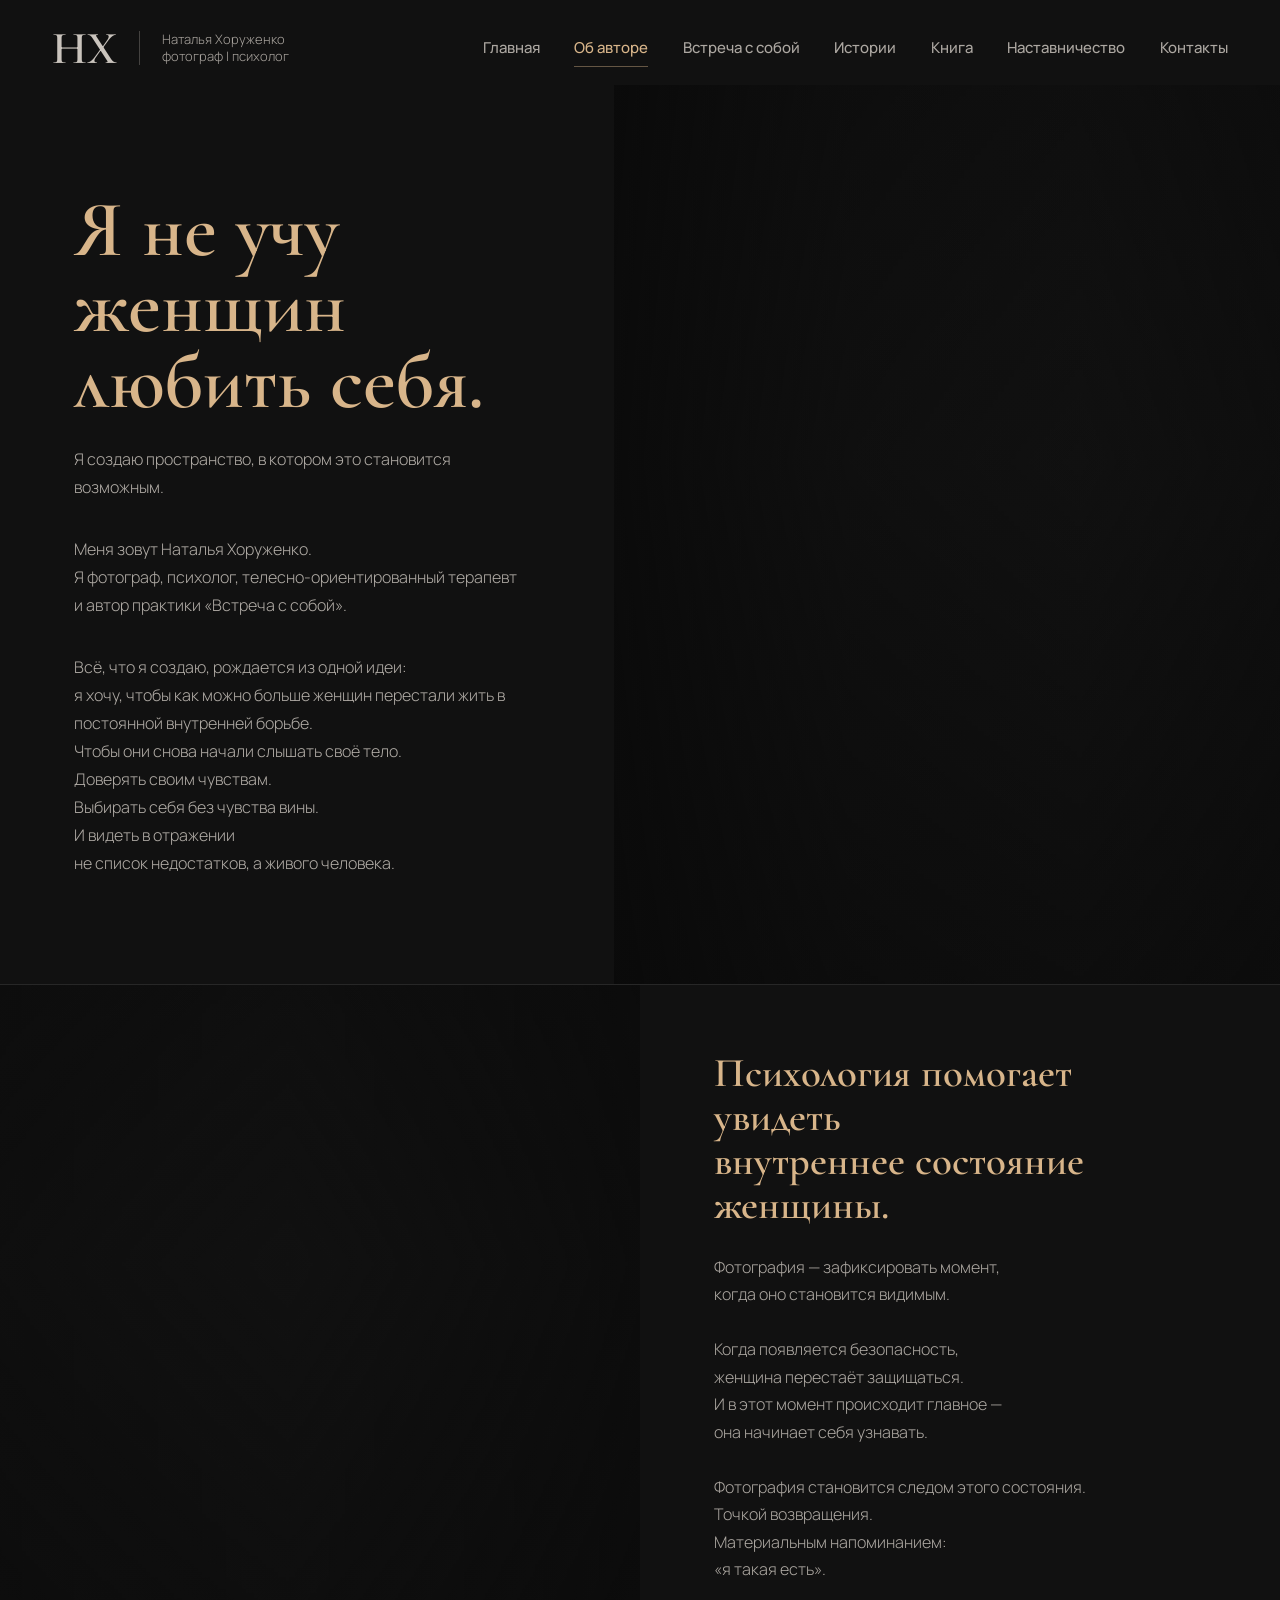
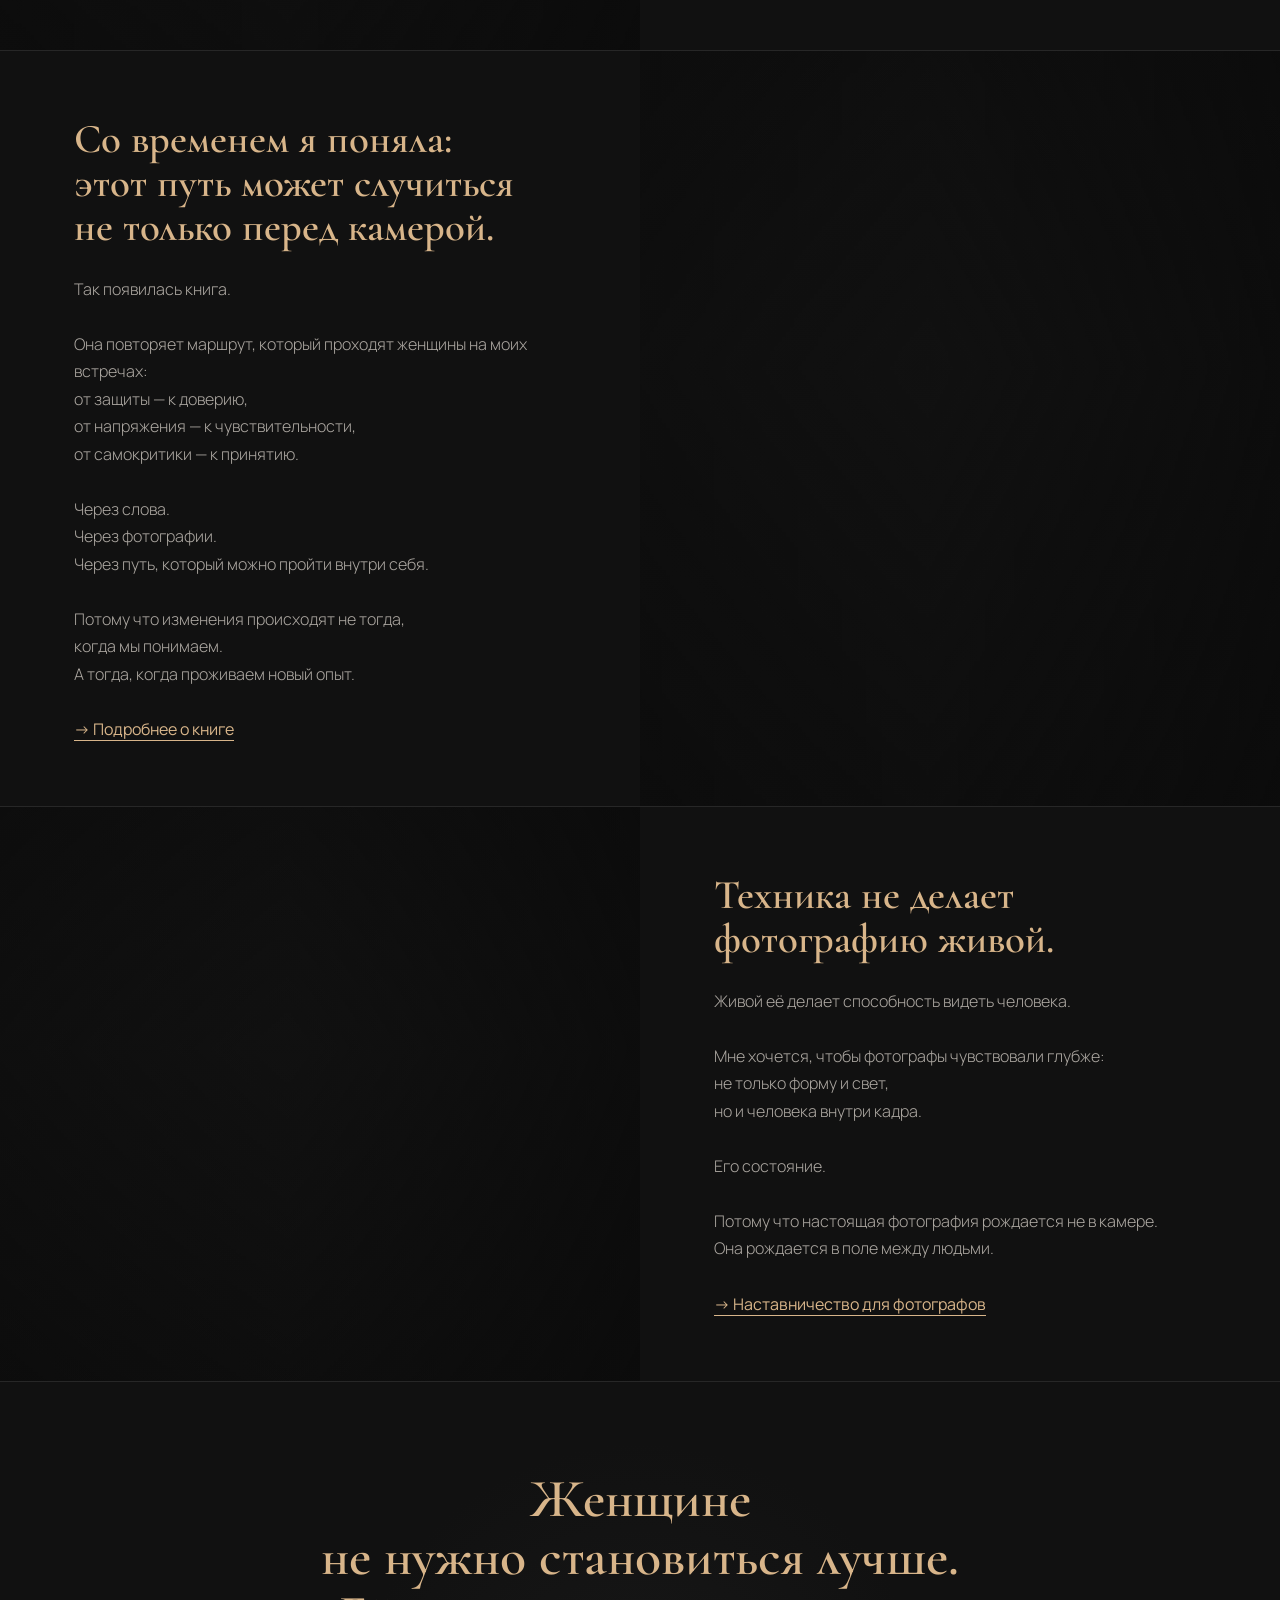
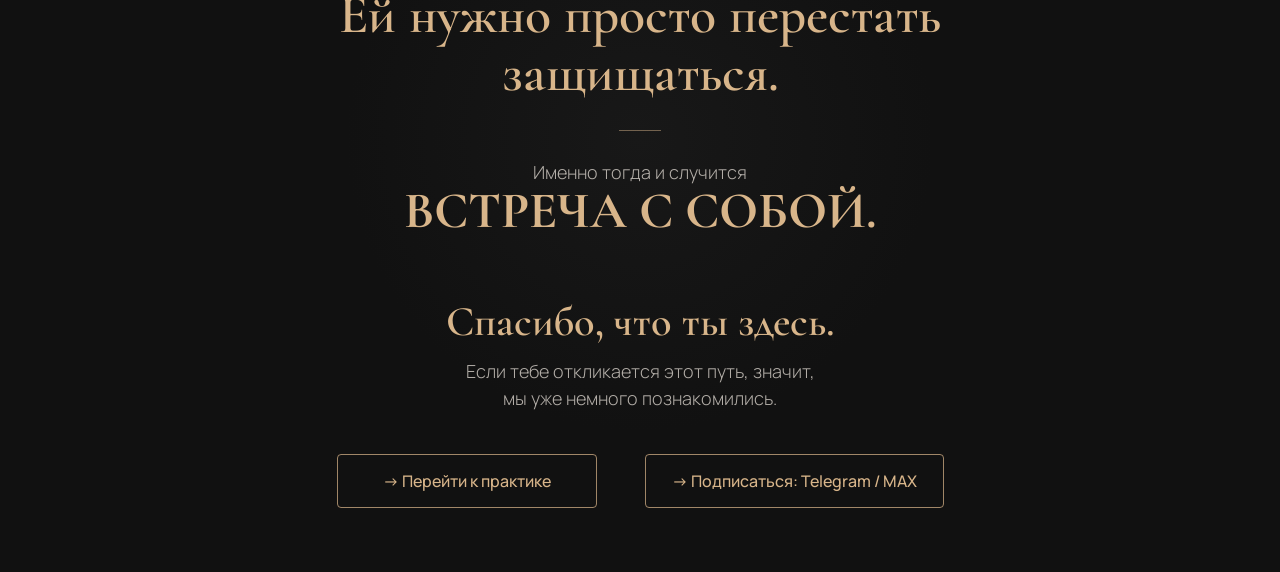
==== about.html @ 52cd9afb "Add files via upload" ====
﻿<!doctype html>
<html lang="ru">
  <head>
    <meta charset="UTF-8" />
    <meta name="viewport" content="width=device-width, initial-scale=1.0" />
    <title>Об авторе | Встреча с собой</title>
    <link rel="preconnect" href="https://fonts.googleapis.com" />
    <link rel="preconnect" href="https://fonts.gstatic.com" crossorigin />
    <link href="https://fonts.googleapis.com/css2?family=Cormorant+Garamond:wght@600;700&family=Manrope:wght@300;400;500&display=swap" rel="stylesheet" />
    <style>
      :root {
        --graphite: #111111;
        --gold: #d8b58a;
        --milk: #e9e2da;
        --muted: #a8a8a8;
        --line: #2a2a2a;
      }

      * {
        box-sizing: border-box;
      }

      html,
      body {
        margin: 0;
        min-height: 100%;
        scroll-behavior: smooth;
      }

      body {
        background: var(--graphite);
        color: rgba(233, 226, 218, 0.76);
        font-family: "Manrope", Arial, sans-serif;
        overflow-x: hidden;
      }

      a {
        color: inherit;
      }

      .header {
        position: relative;
        z-index: 20;
        display: grid;
        grid-template-columns: auto 1fr;
        gap: 42px;
        align-items: center;
        padding: 30px 52px 18px;
        background: linear-gradient(180deg, rgba(17, 17, 17, 0.9) 0%, rgba(17, 17, 17, 0) 100%);
      }

      .brand {
        display: flex;
        align-items: center;
        gap: 22px;
        color: rgba(233, 226, 218, 0.82);
        text-decoration: none;
      }

      .mark {
        color: rgba(233, 226, 218, 0.86);
        font-family: "Cormorant Garamond", Georgia, serif;
        font-size: 46px;
        font-weight: 600;
        line-height: 0.8;
      }

      .brand-line {
        width: 1px;
        height: 34px;
        background: rgba(233, 226, 218, 0.24);
      }

      .brand-text {
        max-width: 190px;
        color: rgba(233, 226, 218, 0.7);
        font-size: 13px;
        font-weight: 300;
        line-height: 1.35;
      }

      .nav {
        display: flex;
        justify-content: flex-end;
        align-items: center;
        gap: clamp(16px, 2.7vw, 48px);
      }

      .nav a {
        position: relative;
        color: rgba(233, 226, 218, 0.72);
        text-decoration: none;
        font-size: 15px;
        font-weight: 500;
        line-height: 1.2;
        white-space: nowrap;
        transition: color 180ms ease;
      }

      .nav a:hover,
      .nav a:focus-visible,
      .nav a.is-active {
        color: var(--gold);
      }

      .nav a.is-active::after {
        content: "";
        position: absolute;
        left: 0;
        right: 0;
        bottom: -10px;
        height: 1px;
        background: rgba(216, 181, 138, 0.42);
      }

      .about-section {
        position: relative;
        min-height: 100vh;
        min-height: 100svh;
        overflow: hidden;
        border-bottom: 1px solid rgba(42, 42, 42, 0.9);
        background: var(--graphite);
      }

      .about-hero {
        display: grid;
        grid-template-columns: minmax(420px, 48%) minmax(520px, 52%);
        align-items: stretch;
      }

      .about-copy {
        position: relative;
        z-index: 2;
        display: flex;
        flex-direction: column;
        justify-content: center;
        padding: 64px 74px;
      }

      .about-title {
        margin: 0 0 24px;
        color: var(--gold);
        font-family: "Cormorant Garamond", Georgia, serif;
        font-size: clamp(58px, 6.2vw, 88px);
        font-weight: 600;
        line-height: 0.96;
        letter-spacing: 0;
      }

      .about-lead,
      .about-text {
        margin: 0;
        max-width: 650px;
        color: rgba(233, 226, 218, 0.74);
        font-size: clamp(16px, 1.2vw, 19px);
        font-weight: 300;
        line-height: 1.75;
      }

      .about-text {
        margin-top: 34px;
      }

      .about-photo {
        position: relative;
        min-height: 100%;
        background-size: cover;
        background-repeat: no-repeat;
        filter: grayscale(1) contrast(1.04) brightness(0.72);
      }

      .about-photo::after {
        content: "";
        position: absolute;
        inset: 0;
        background:
          linear-gradient(90deg, rgba(17, 17, 17, 0.76) 0%, rgba(17, 17, 17, 0.24) 35%, rgba(17, 17, 17, 0.08) 70%, rgba(17, 17, 17, 0.34) 100%),
          linear-gradient(180deg, rgba(17, 17, 17, 0.22) 0%, rgba(17, 17, 17, 0.02) 42%, rgba(17, 17, 17, 0.42) 100%);
      }

      .photo-1 {
        background-image: url("img/об авторе 1.JPG");
        background-position: 54% 45%;
      }

      .split-section {
        display: grid;
        grid-template-columns: 1fr 1fr;
        min-height: 62vh;
        min-height: 62svh;
      }

      .split-section.tall {
        min-height: 70vh;
        min-height: 70svh;
      }

      .split-image {
        position: relative;
        min-height: 100%;
        background-size: cover;
        background-repeat: no-repeat;
        filter: grayscale(1) contrast(1.03) brightness(0.68);
      }

      .split-image::after {
        content: "";
        position: absolute;
        inset: 0;
        background:
          linear-gradient(90deg, rgba(17, 17, 17, 0.32) 0%, rgba(17, 17, 17, 0.04) 45%, rgba(17, 17, 17, 0.56) 100%),
          linear-gradient(180deg, rgba(17, 17, 17, 0.28) 0%, rgba(17, 17, 17, 0.02) 42%, rgba(17, 17, 17, 0.38) 100%);
      }

      .photo-2 {
        background-image: url("img/об авторе 2.JPG");
        background-position: 38% 50%;
      }

      .photo-3 {
        background-image: url("img/об авторе3.png");
        background-position: 50% 50%;
      }

      .photo-4 {
        background-image: url("img/об авторе 4.JPG");
        background-position: 50% 42%;
      }

      .section-copy {
        display: flex;
        flex-direction: column;
        justify-content: center;
        padding: 66px 74px;
        background:
          linear-gradient(90deg, rgba(17, 17, 17, 0.98) 0%, rgba(17, 17, 17, 0.9) 100%);
      }

      .section-copy.left-soft {
        background:
          linear-gradient(90deg, rgba(17, 17, 17, 1) 0%, rgba(17, 17, 17, 0.92) 78%, rgba(17, 17, 17, 0.82) 100%);
      }

      .section-title {
        margin: 0 0 26px;
        color: var(--gold);
        font-family: "Cormorant Garamond", Georgia, serif;
        font-size: clamp(33px, 3.2vw, 48px);
        font-weight: 600;
        line-height: 1.08;
      }

      .section-text {
        margin: 0;
        max-width: 590px;
        color: rgba(233, 226, 218, 0.72);
        font-size: clamp(16px, 1.15vw, 18px);
        font-weight: 300;
        line-height: 1.72;
      }

      .text-link {
        display: inline-flex;
        width: max-content;
        margin-top: 30px;
        color: var(--gold);
        font-size: 16px;
        text-decoration: underline;
        text-underline-offset: 5px;
      }

      .final-section {
        min-height: 72vh;
        min-height: 72svh;
        display: grid;
        place-items: center;
        padding: 88px 24px 64px;
        text-align: center;
        background:
          radial-gradient(circle at 50% 45%, rgba(42, 42, 42, 0.28) 0%, rgba(17, 17, 17, 0.2) 38%, rgba(17, 17, 17, 1) 74%),
          var(--graphite);
      }

      .final-inner {
        width: min(850px, 100%);
      }

      .final-quote {
        margin: 0;
        color: var(--gold);
        font-family: "Cormorant Garamond", Georgia, serif;
        font-size: clamp(40px, 4.2vw, 62px);
        font-weight: 600;
        line-height: 1.08;
      }

      .final-divider {
        width: 42px;
        height: 1px;
        margin: 28px auto;
        background: rgba(216, 181, 138, 0.48);
      }

      .final-big {
        margin: 0;
        color: var(--gold);
        font-family: "Cormorant Garamond", Georgia, serif;
        font-size: clamp(38px, 4vw, 58px);
        font-weight: 700;
        line-height: 1;
        text-transform: uppercase;
      }

      .final-thanks {
        margin: 62px 0 0;
        color: var(--gold);
        font-family: "Cormorant Garamond", Georgia, serif;
        font-size: clamp(34px, 3.3vw, 48px);
        font-weight: 600;
        line-height: 1.1;
      }

      .final-text {
        margin: 12px 0 0;
        color: rgba(233, 226, 218, 0.74);
        font-size: 18px;
        font-weight: 300;
        line-height: 1.5;
      }

      .final-actions {
        display: flex;
        justify-content: center;
        gap: 48px;
        margin-top: 42px;
      }

      .outline-button {
        display: inline-flex;
        align-items: center;
        justify-content: center;
        min-width: 260px;
        min-height: 54px;
        padding: 14px 26px;
        border: 1px solid rgba(216, 181, 138, 0.72);
        border-radius: 4px;
        color: var(--gold);
        background: transparent;
        text-decoration: none;
        font-size: 16px;
        font-weight: 500;
        transition: color 180ms ease, background 180ms ease;
      }

      .outline-button:hover,
      .outline-button:focus-visible {
        color: #000000;
        background: var(--gold);
      }

      @media (max-width: 1100px) {
        .header {
          grid-template-columns: 1fr;
          gap: 22px;
          padding: 24px 28px 16px;
        }

        .nav {
          justify-content: flex-start;
          flex-wrap: wrap;
          gap: 13px 28px;
        }

        .about-hero,
        .split-section {
          grid-template-columns: 1fr;
        }

        .about-hero {
          padding-top: 0;
        }

        .about-photo,
        .split-image {
          min-height: 50svh;
        }

        .about-copy,
        .section-copy {
          padding: 52px 28px;
        }

        .split-section.image-left .section-copy {
          order: 2;
        }
      }

      @media (max-width: 620px) {
        .header {
          padding: 18px 16px 14px;
        }

        .brand-text,
        .brand-line {
          display: none;
        }

        .mark {
          font-size: 38px;
        }

        .nav {
          gap: 9px 14px;
        }

        .nav a {
          font-size: 11px;
          white-space: normal;
        }

        .about-hero {
          padding-top: 0;
        }

        .about-photo,
        .split-image {
          min-height: 42svh;
        }

        .about-title {
          font-size: 43px;
        }

        .section-title {
          font-size: 31px;
        }

        .final-actions {
          flex-direction: column;
          align-items: center;
          gap: 16px;
        }

        .outline-button {
          width: min(320px, 100%);
        }
      }
    </style>
  </head>
  <body>
    <header class="header">
      <a class="brand" href="index.html" aria-label="На главную">
        <div class="mark">HX</div>
        <div class="brand-line" aria-hidden="true"></div>
        <div class="brand-text">Наталья Хоруженко<br />фотограф | психолог</div>
      </a>
      <nav class="nav" aria-label="Основное меню">
        <a href="index.html#top">Главная</a>
        <a class="is-active" href="about.html">Об авторе</a>
        <a href="meeting-yourself.html">Встреча с собой</a>
        <a href="index.html#stories">Истории</a>
        <a href="book.html">Книга</a>
        <a href="index.html#practice">Наставничество</a>
        <a href="contacts.html">Контакты</a>
      </nav>
    </header>

    <main>
      <section class="about-section about-hero">
        <div class="about-copy">
          <h1 class="about-title">Я не учу<br />женщин любить себя.</h1>
          <p class="about-lead">Я создаю пространство, в котором это становится возможным.</p>
          <p class="about-text">Меня зовут Наталья Хоруженко.<br />Я фотограф, психолог, телесно-ориентированный терапевт<br />и автор практики «Встреча с собой».</p>
          <p class="about-text">Всё, что я создаю, рождается из одной идеи:<br />я хочу, чтобы как можно больше женщин перестали жить в постоянной внутренней борьбе.<br />Чтобы они снова начали слышать своё тело.<br />Доверять своим чувствам.<br />Выбирать себя без чувства вины.<br />И видеть в отражении<br />не список недостатков, а живого человека.</p>
        </div>
        <div class="about-photo photo-1" aria-hidden="true"></div>
      </section>

      <section class="about-section split-section image-left">
        <div class="split-image photo-2" aria-hidden="true"></div>
        <div class="section-copy">
          <h2 class="section-title">Психология помогает увидеть<br />внутреннее состояние женщины.</h2>
          <p class="section-text">Фотография — зафиксировать момент,<br />когда оно становится видимым.<br /><br />Когда появляется безопасность,<br />женщина перестаёт защищаться.<br />И в этот момент происходит главное —<br />она начинает себя узнавать.<br /><br />Фотография становится следом этого состояния.<br />Точкой возвращения.<br />Материальным напоминанием:<br />«я такая есть».</p>
        </div>
      </section>

      <section class="about-section split-section tall">
        <div class="section-copy left-soft">
          <h2 class="section-title">Со временем я поняла:<br />этот путь может случиться<br />не только перед камерой.</h2>
          <p class="section-text">Так появилась книга.<br /><br />Она повторяет маршрут, который проходят женщины на моих встречах:<br />от защиты — к доверию,<br />от напряжения — к чувствительности,<br />от самокритики — к принятию.<br /><br />Через слова.<br />Через фотографии.<br />Через путь, который можно пройти внутри себя.<br /><br />Потому что изменения происходят не тогда,<br />когда мы понимаем.<br />А тогда, когда проживаем новый опыт.</p>
          <a class="text-link" href="book.html">→ Подробнее о книге</a>
        </div>
        <div class="split-image photo-3" aria-hidden="true"></div>
      </section>

      <section class="about-section split-section image-left">
        <div class="split-image photo-4" aria-hidden="true"></div>
        <div class="section-copy">
          <h2 class="section-title">Техника не делает фотографию живой.</h2>
          <p class="section-text">Живой её делает способность видеть человека.<br /><br />Мне хочется, чтобы фотографы чувствовали глубже:<br />не только форму и свет,<br />но и человека внутри кадра.<br /><br />Его состояние.<br /><br />Потому что настоящая фотография рождается не в камере.<br />Она рождается в поле между людьми.</p>
          <a class="text-link" href="#">→ Наставничество для фотографов</a>
        </div>
      </section>

      <section class="final-section">
        <div class="final-inner">
          <p class="final-quote">Женщине<br />не нужно становиться лучше.<br />Ей нужно просто перестать защищаться.</p>
          <div class="final-divider" aria-hidden="true"></div>
          <p class="final-text">Именно тогда и случится</p>
          <p class="final-big">ВСТРЕЧА С СОБОЙ.</p>
          <p class="final-thanks">Спасибо, что ты здесь.</p>
          <p class="final-text">Если тебе откликается этот путь, значит,<br />мы уже немного познакомились.</p>
          <div class="final-actions">
            <a class="outline-button" href="index.html#practice">→ Перейти к практике</a>
            <a class="outline-button" href="contacts.html">→ Подписаться: Telegram / MAX</a>
          </div>
        </div>
      </section>
    </main>
  </body>
</html>
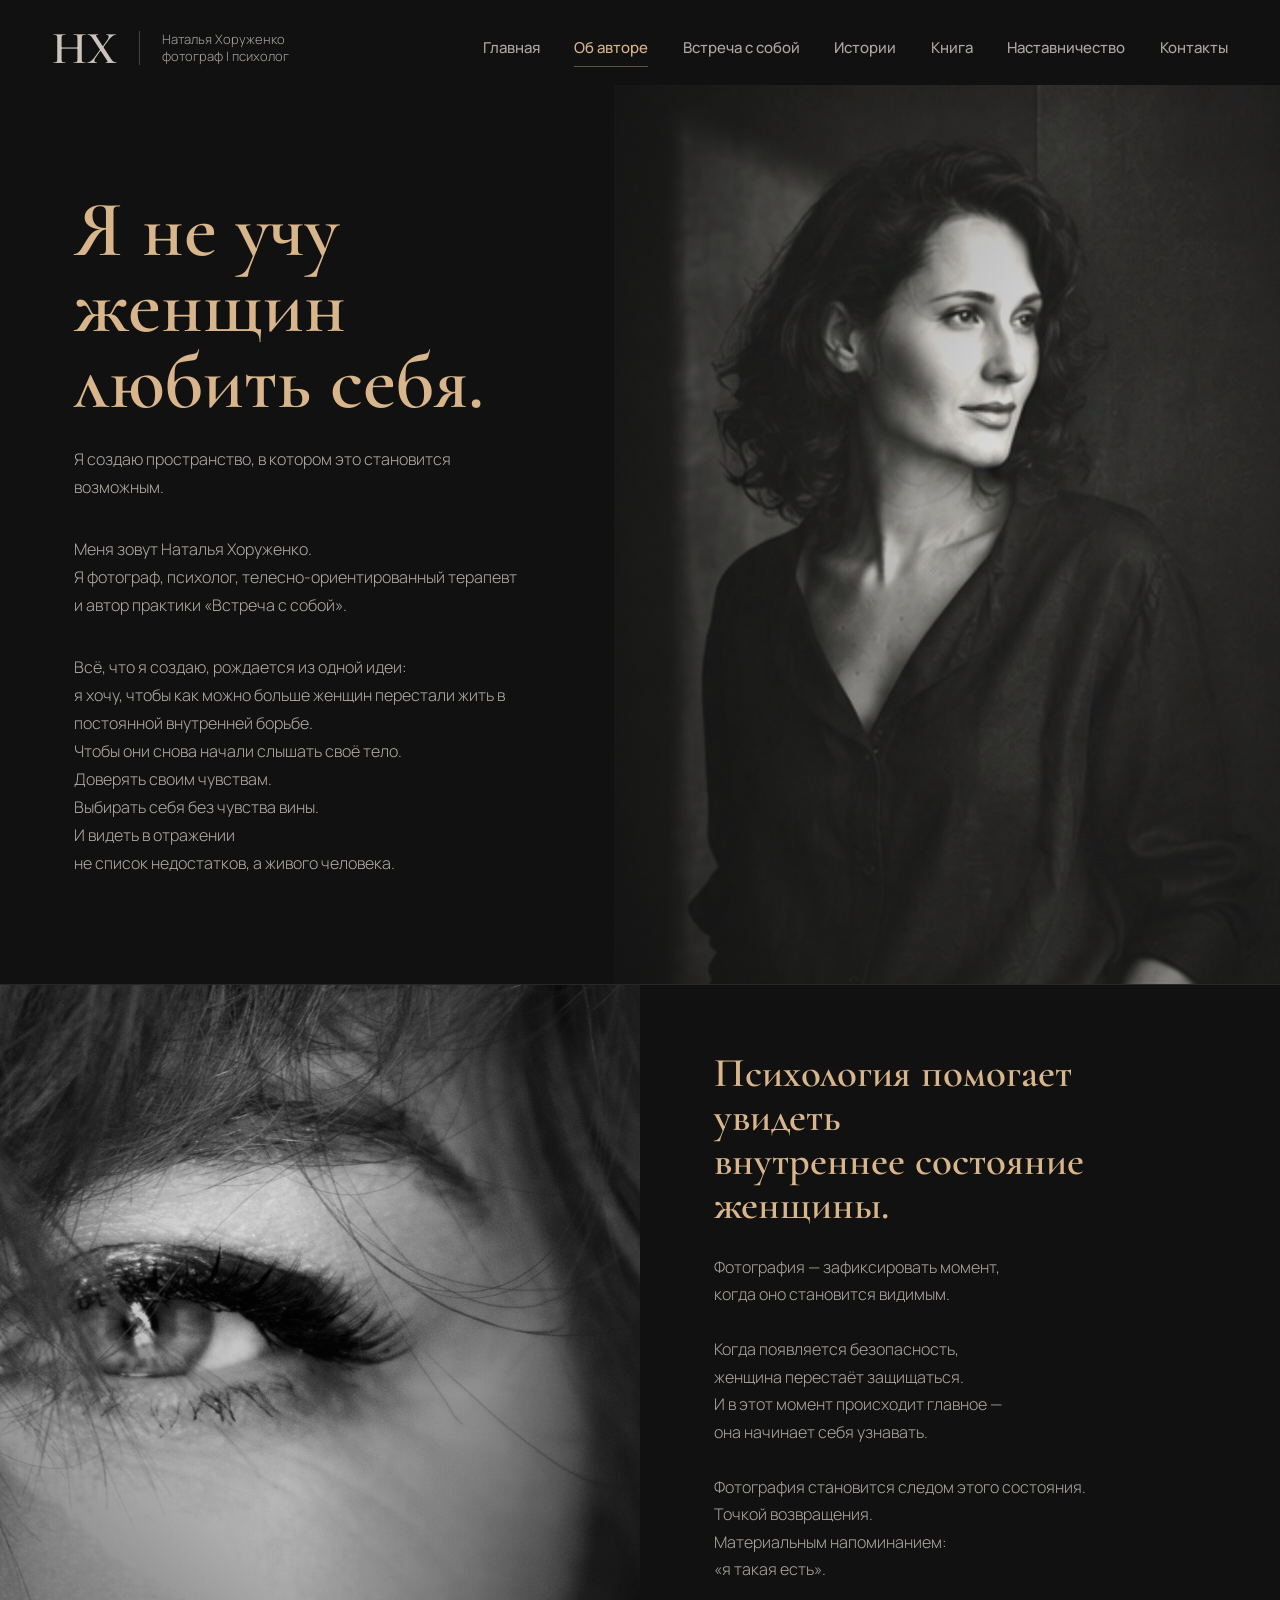
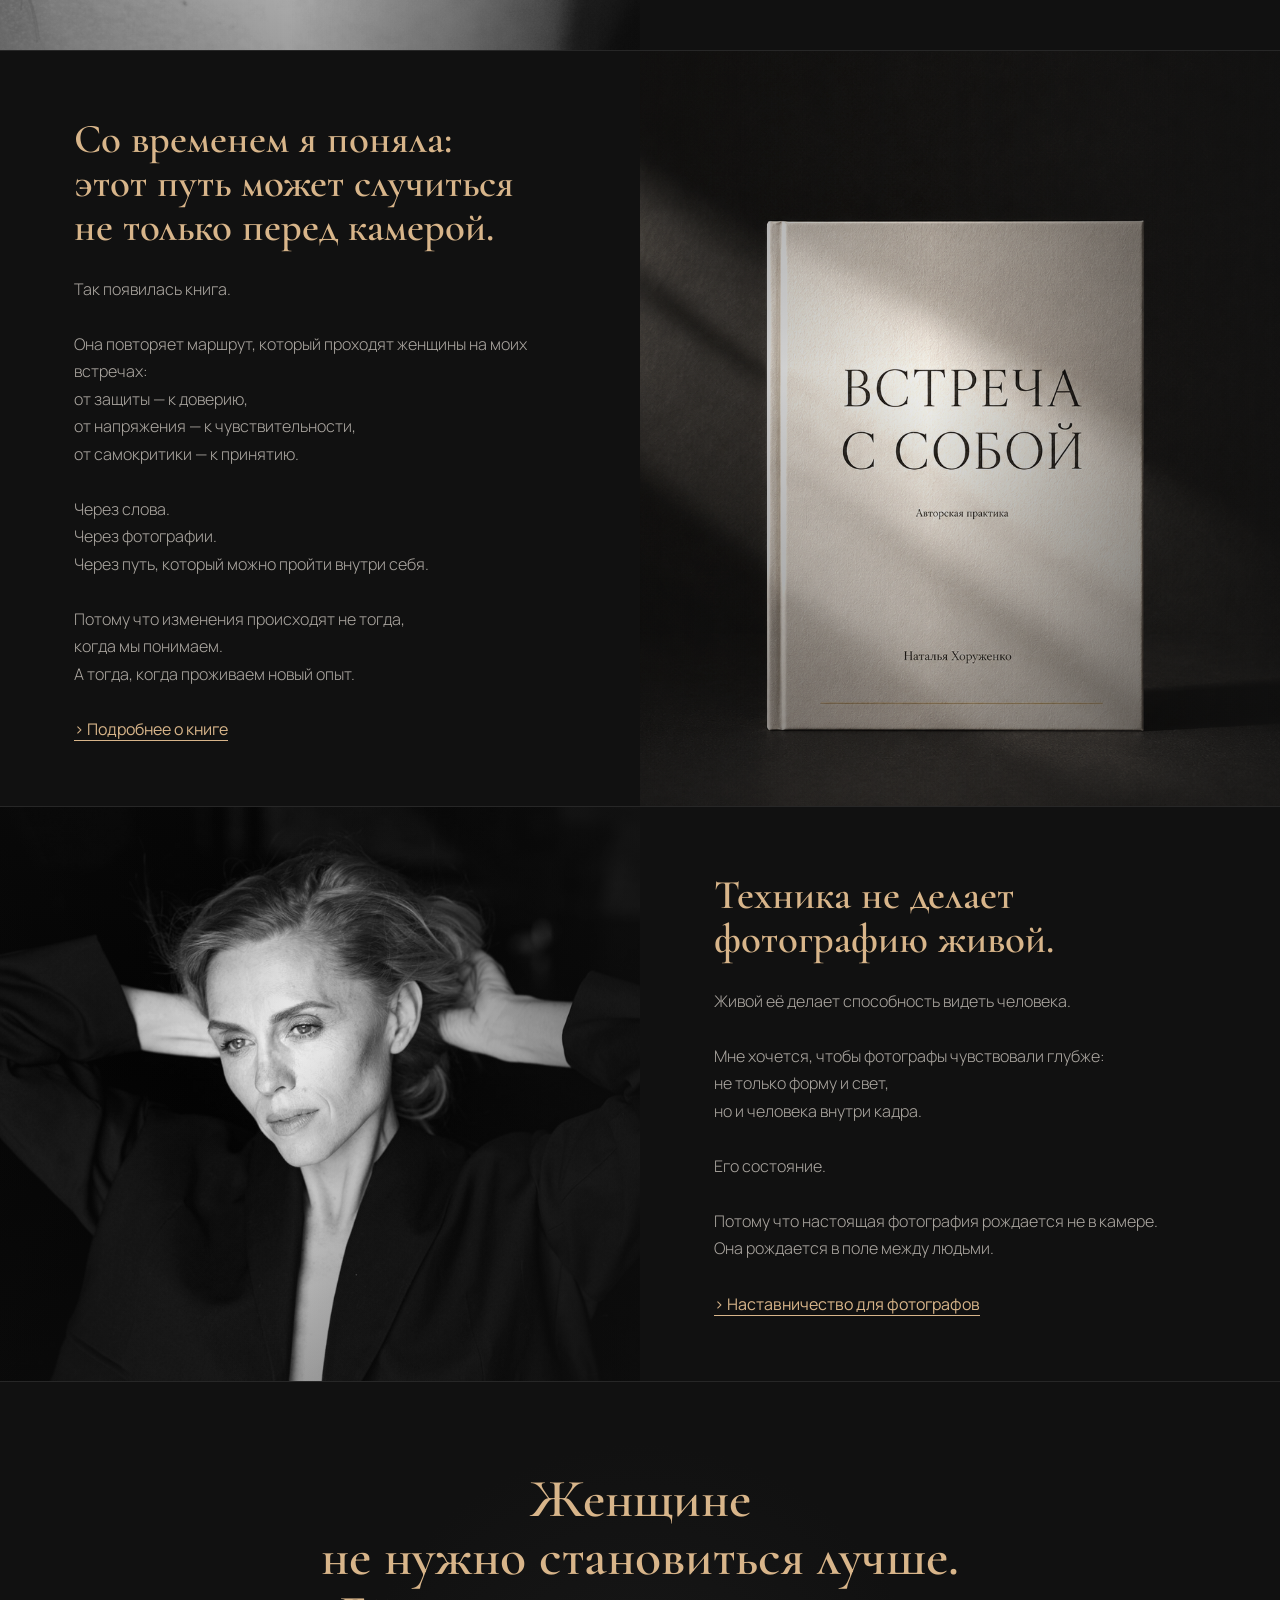
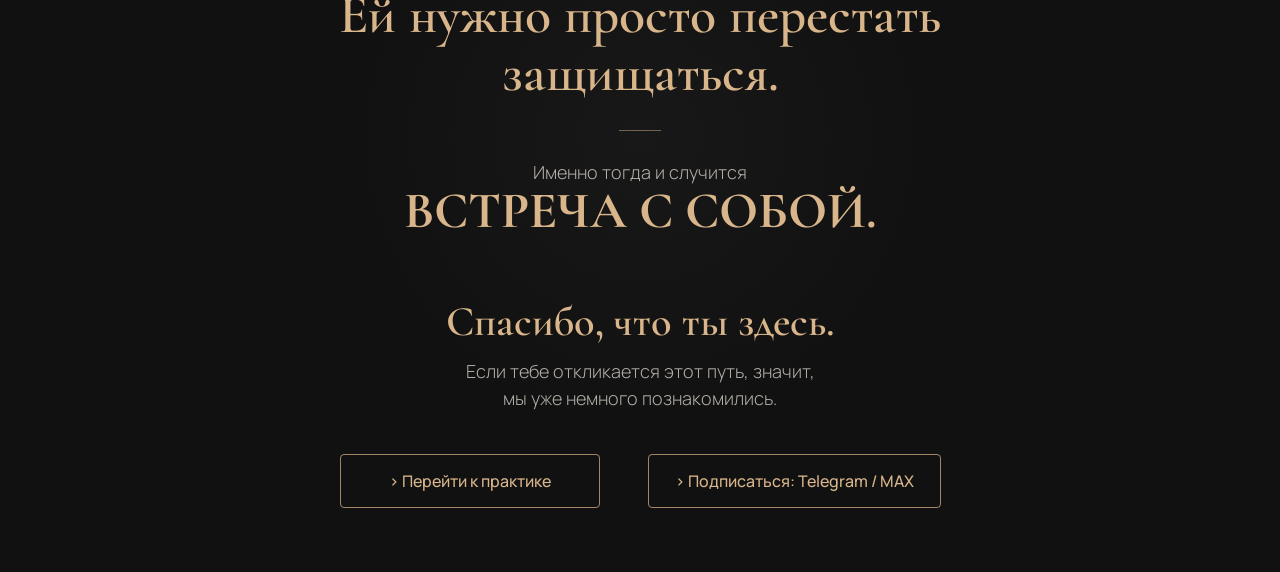
==== commit 647df339: "Deploy updated site" ====
--- a/about.html
+++ b/about.html
@@ -1,4 +1,4 @@
-﻿<!doctype html>
+<!doctype html>
 <html lang="ru">
   <head>
     <meta charset="UTF-8" />
@@ -166,7 +166,6 @@
         min-height: 100%;
         background-size: cover;
         background-repeat: no-repeat;
-        filter: grayscale(1) contrast(1.04) brightness(0.72);
       }
 
       .about-photo::after {
@@ -200,7 +199,6 @@
         min-height: 100%;
         background-size: cover;
         background-repeat: no-repeat;
-        filter: grayscale(1) contrast(1.03) brightness(0.68);
       }
 
       .split-image::after {
@@ -458,9 +456,9 @@
         <a href="index.html#top">Главная</a>
         <a class="is-active" href="about.html">Об авторе</a>
         <a href="meeting-yourself.html">Встреча с собой</a>
-        <a href="index.html#stories">Истории</a>
+        <a href="Portfolio.html">Истории</a>
         <a href="book.html">Книга</a>
-        <a href="index.html#practice">Наставничество</a>
+        <a href="nastavnichestvo.html">Наставничество</a>
         <a href="contacts.html">Контакты</a>
       </nav>
     </header>
@@ -488,7 +486,7 @@
         <div class="section-copy left-soft">
           <h2 class="section-title">Со временем я поняла:<br />этот путь может случиться<br />не только перед камерой.</h2>
           <p class="section-text">Так появилась книга.<br /><br />Она повторяет маршрут, который проходят женщины на моих встречах:<br />от защиты — к доверию,<br />от напряжения — к чувствительности,<br />от самокритики — к принятию.<br /><br />Через слова.<br />Через фотографии.<br />Через путь, который можно пройти внутри себя.<br /><br />Потому что изменения происходят не тогда,<br />когда мы понимаем.<br />А тогда, когда проживаем новый опыт.</p>
-          <a class="text-link" href="book.html">→ Подробнее о книге</a>
+          <a class="text-link" href="book.html">> Подробнее о книге</a>
         </div>
         <div class="split-image photo-3" aria-hidden="true"></div>
       </section>
@@ -498,7 +496,7 @@
         <div class="section-copy">
           <h2 class="section-title">Техника не делает фотографию живой.</h2>
           <p class="section-text">Живой её делает способность видеть человека.<br /><br />Мне хочется, чтобы фотографы чувствовали глубже:<br />не только форму и свет,<br />но и человека внутри кадра.<br /><br />Его состояние.<br /><br />Потому что настоящая фотография рождается не в камере.<br />Она рождается в поле между людьми.</p>
-          <a class="text-link" href="#">→ Наставничество для фотографов</a>
+          <a class="text-link" href="nastavnichestvo.html">> Наставничество для фотографов</a>
         </div>
       </section>
 
@@ -511,8 +509,8 @@
           <p class="final-thanks">Спасибо, что ты здесь.</p>
           <p class="final-text">Если тебе откликается этот путь, значит,<br />мы уже немного познакомились.</p>
           <div class="final-actions">
-            <a class="outline-button" href="index.html#practice">→ Перейти к практике</a>
-            <a class="outline-button" href="contacts.html">→ Подписаться: Telegram / MAX</a>
+            <a class="outline-button" href="nastavnichestvo.html">> Перейти к практике</a>
+            <a class="outline-button" href="contacts.html">> Подписаться: Telegram / MAX</a>
           </div>
         </div>
       </section>
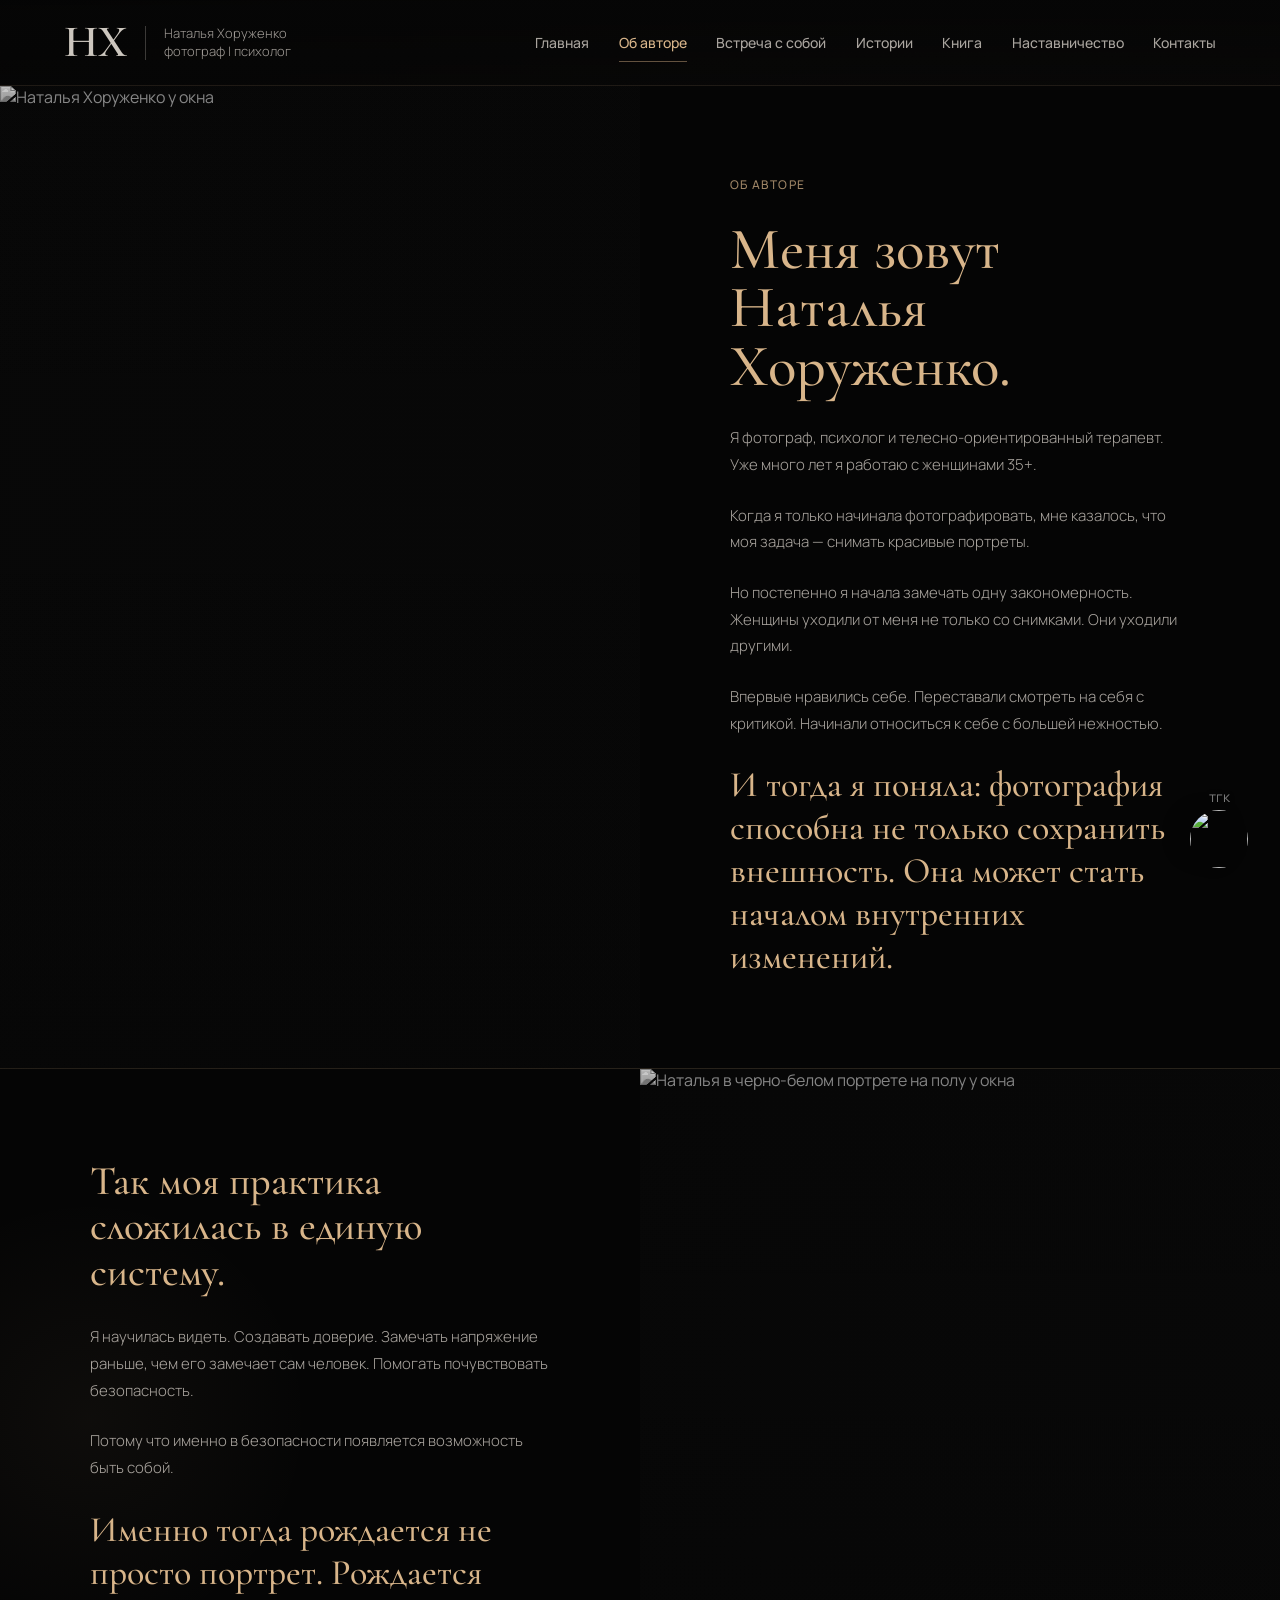
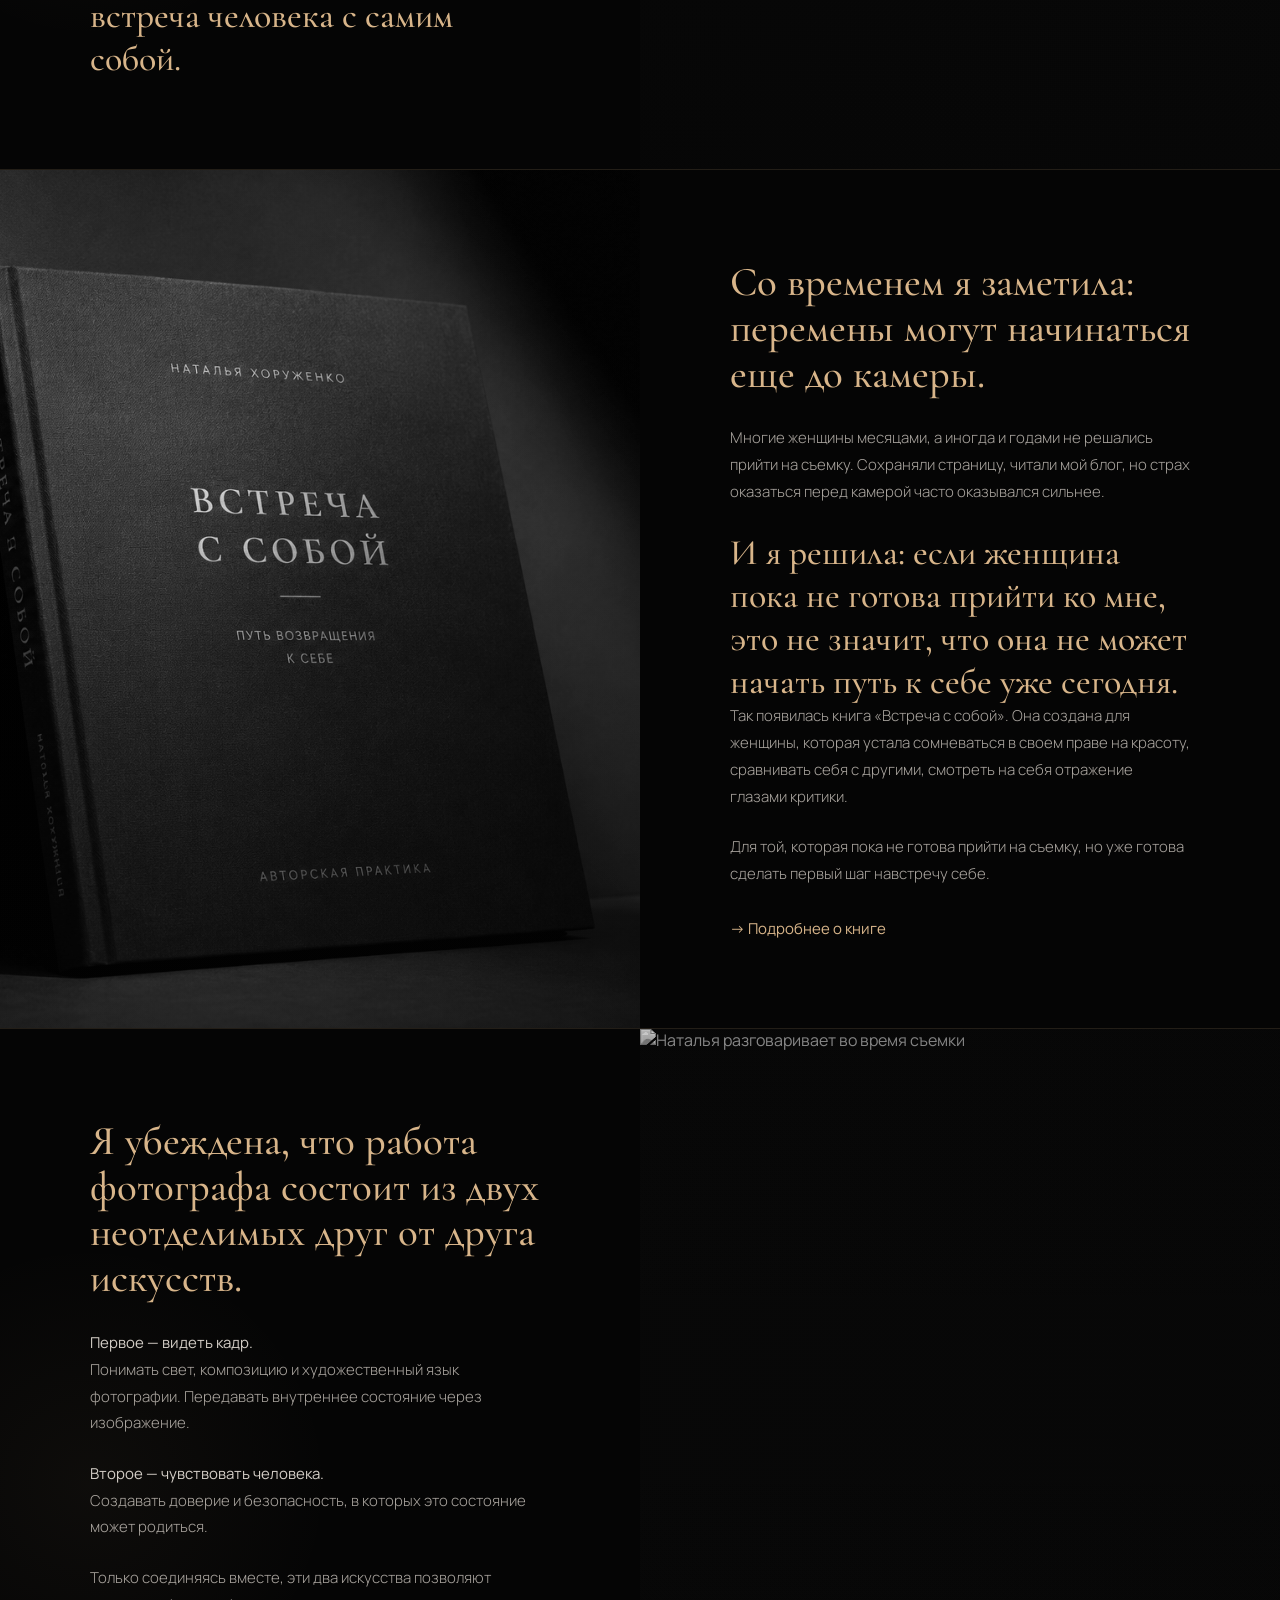
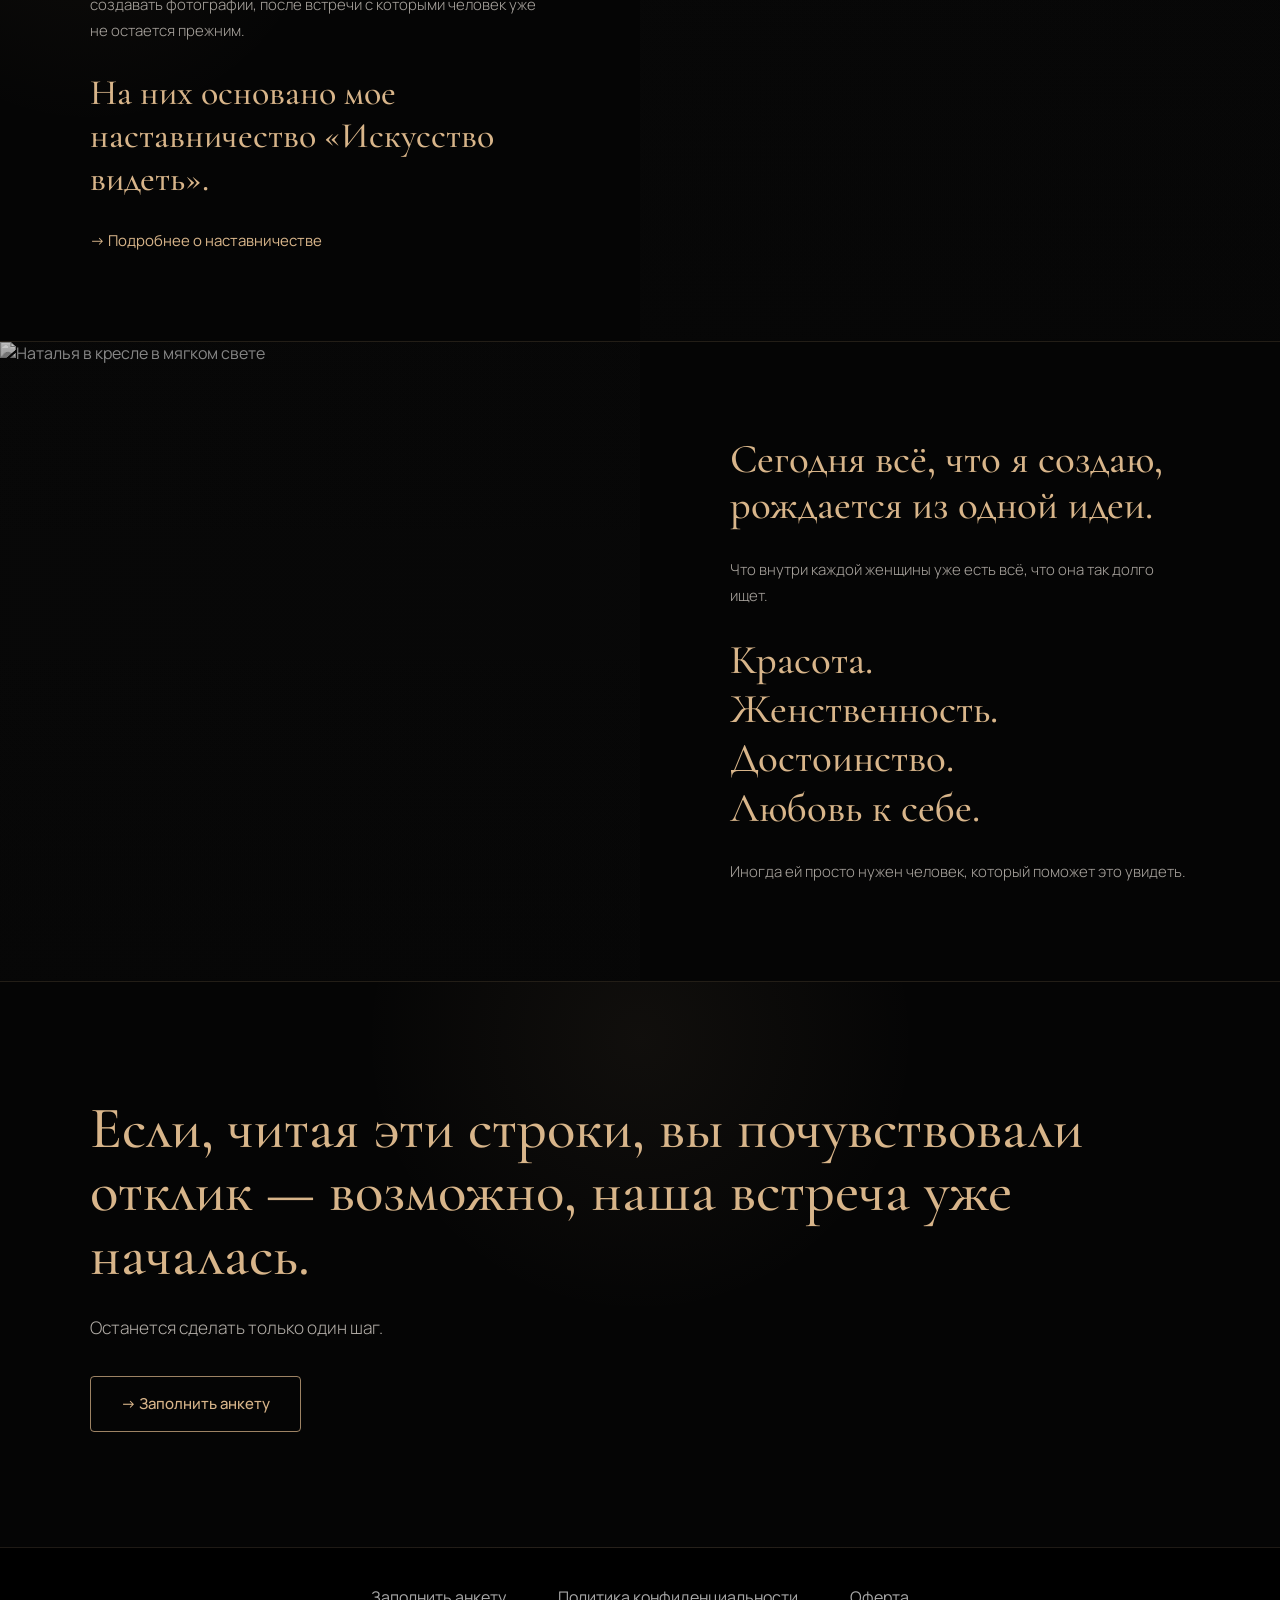
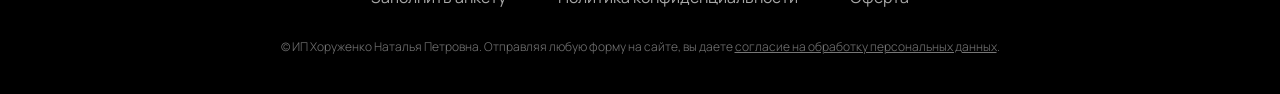
==== commit 3c71774f: "Deploy updated site pages" ====
--- a/about.html
+++ b/about.html
@@ -3,17 +3,17 @@
   <head>
     <meta charset="UTF-8" />
     <meta name="viewport" content="width=device-width, initial-scale=1.0" />
-    <title>Об авторе | Встреча с собой</title>
+    <title>Об авторе | Наталья Хоруженко</title>
     <link rel="preconnect" href="https://fonts.googleapis.com" />
     <link rel="preconnect" href="https://fonts.gstatic.com" crossorigin />
-    <link href="https://fonts.googleapis.com/css2?family=Cormorant+Garamond:wght@600;700&family=Manrope:wght@300;400;500&display=swap" rel="stylesheet" />
+    <link href="https://fonts.googleapis.com/css2?family=Cormorant+Garamond:wght@500;600;700&family=Manrope:wght@300;400;500;600&display=swap" rel="stylesheet" />
     <style>
       :root {
+        --black: #050505;
         --graphite: #111111;
         --gold: #d8b58a;
         --milk: #e9e2da;
-        --muted: #a8a8a8;
-        --line: #2a2a2a;
+        --line: rgba(216, 181, 138, 0.16);
       }
 
       * {
@@ -22,47 +22,63 @@
 
       html,
       body {
+        min-height: 100%;
         margin: 0;
-        min-height: 100%;
         scroll-behavior: smooth;
       }
 
       body {
-        background: var(--graphite);
+        background: var(--black);
         color: rgba(233, 226, 218, 0.76);
         font-family: "Manrope", Arial, sans-serif;
         overflow-x: hidden;
       }
 
+      button,
+      a,
+      input,
+      select {
+        font: inherit;
+      }
+
+      button,
       a {
         color: inherit;
       }
 
+      .page {
+        min-height: 100vh;
+        background:
+          radial-gradient(circle at 82% 8%, rgba(216, 181, 138, 0.06), transparent 28%),
+          var(--black);
+      }
+
       .header {
         position: relative;
-        z-index: 20;
+        z-index: 5;
         display: grid;
         grid-template-columns: auto 1fr;
-        gap: 42px;
+        gap: 28px;
         align-items: center;
-        padding: 30px 52px 18px;
-        background: linear-gradient(180deg, rgba(17, 17, 17, 0.9) 0%, rgba(17, 17, 17, 0) 100%);
+        min-height: 86px;
+        padding: 22px clamp(18px, 5vw, 70px);
+        border-bottom: 1px solid rgba(216, 181, 138, 0.12);
+        background: linear-gradient(180deg, rgba(5, 5, 5, 0.94), rgba(5, 5, 5, 0.72));
       }
 
       .brand {
         display: flex;
         align-items: center;
-        gap: 22px;
-        color: rgba(233, 226, 218, 0.82);
+        gap: 18px;
         text-decoration: none;
       }
 
       .mark {
-        color: rgba(233, 226, 218, 0.86);
+        color: rgba(233, 226, 218, 0.88);
         font-family: "Cormorant Garamond", Georgia, serif;
-        font-size: 46px;
+        font-size: 45px;
         font-weight: 600;
-        line-height: 0.8;
+        line-height: 0.85;
       }
 
       .brand-line {
@@ -73,7 +89,7 @@
 
       .brand-text {
         max-width: 190px;
-        color: rgba(233, 226, 218, 0.7);
+        color: rgba(233, 226, 218, 0.68);
         font-size: 13px;
         font-weight: 300;
         line-height: 1.35;
@@ -83,16 +99,15 @@
         display: flex;
         justify-content: flex-end;
         align-items: center;
-        gap: clamp(16px, 2.7vw, 48px);
+        gap: clamp(14px, 2.3vw, 38px);
       }
 
       .nav a {
         position: relative;
         color: rgba(233, 226, 218, 0.72);
         text-decoration: none;
-        font-size: 15px;
+        font-size: 14px;
         font-weight: 500;
-        line-height: 1.2;
         white-space: nowrap;
         transition: color 180ms ease;
       }
@@ -110,296 +125,479 @@
         right: 0;
         bottom: -10px;
         height: 1px;
-        background: rgba(216, 181, 138, 0.42);
-      }
-
-      .about-section {
+        background: rgba(216, 181, 138, 0.44);
+      }
+
+      .menu-toggle,
+      .menu-backdrop {
+        display: none;
+      }
+
+      .author-grid {
+        width: 100%;
+      }
+
+      .about-row {
+        display: grid;
+        grid-template-columns: minmax(0, 1fr) minmax(0, 1fr);
+        min-height: min(780px, calc(100svh - 86px));
+        border-bottom: 1px solid rgba(216, 181, 138, 0.14);
+      }
+
+      .about-row.is-compact {
+        min-height: min(640px, 76svh);
+      }
+
+      .about-media {
         position: relative;
-        min-height: 100vh;
-        min-height: 100svh;
+        min-width: 0;
+        min-height: 100%;
         overflow: hidden;
-        border-bottom: 1px solid rgba(42, 42, 42, 0.9);
-        background: var(--graphite);
-      }
-
-      .about-hero {
-        display: grid;
-        grid-template-columns: minmax(420px, 48%) minmax(520px, 52%);
-        align-items: stretch;
-      }
-
-      .about-copy {
-        position: relative;
-        z-index: 2;
-        display: flex;
-        flex-direction: column;
-        justify-content: center;
-        padding: 64px 74px;
-      }
-
-      .about-title {
-        margin: 0 0 24px;
-        color: var(--gold);
-        font-family: "Cormorant Garamond", Georgia, serif;
-        font-size: clamp(58px, 6.2vw, 88px);
-        font-weight: 600;
-        line-height: 0.96;
-        letter-spacing: 0;
-      }
-
-      .about-lead,
-      .about-text {
-        margin: 0;
-        max-width: 650px;
-        color: rgba(233, 226, 218, 0.74);
-        font-size: clamp(16px, 1.2vw, 19px);
-        font-weight: 300;
-        line-height: 1.75;
-      }
-
-      .about-text {
-        margin-top: 34px;
-      }
-
-      .about-photo {
-        position: relative;
-        min-height: 100%;
-        background-size: cover;
-        background-repeat: no-repeat;
-      }
-
-      .about-photo::after {
+        background: #080808;
+      }
+
+      .about-media img {
+        display: block;
+        width: 100%;
+        height: 100%;
+        object-fit: cover;
+        filter: grayscale(1);
+      }
+
+      .about-media::after {
         content: "";
         position: absolute;
         inset: 0;
         background:
-          linear-gradient(90deg, rgba(17, 17, 17, 0.76) 0%, rgba(17, 17, 17, 0.24) 35%, rgba(17, 17, 17, 0.08) 70%, rgba(17, 17, 17, 0.34) 100%),
-          linear-gradient(180deg, rgba(17, 17, 17, 0.22) 0%, rgba(17, 17, 17, 0.02) 42%, rgba(17, 17, 17, 0.42) 100%);
-      }
-
-      .photo-1 {
-        background-image: url("img/об авторе 1.JPG");
-        background-position: 54% 45%;
-      }
-
-      .split-section {
-        display: grid;
-        grid-template-columns: 1fr 1fr;
-        min-height: 62vh;
-        min-height: 62svh;
-      }
-
-      .split-section.tall {
-        min-height: 70vh;
-        min-height: 70svh;
-      }
-
-      .split-image {
-        position: relative;
-        min-height: 100%;
-        background-size: cover;
-        background-repeat: no-repeat;
-      }
-
-      .split-image::after {
-        content: "";
-        position: absolute;
-        inset: 0;
-        background:
-          linear-gradient(90deg, rgba(17, 17, 17, 0.32) 0%, rgba(17, 17, 17, 0.04) 45%, rgba(17, 17, 17, 0.56) 100%),
-          linear-gradient(180deg, rgba(17, 17, 17, 0.28) 0%, rgba(17, 17, 17, 0.02) 42%, rgba(17, 17, 17, 0.38) 100%);
-      }
-
-      .photo-2 {
-        background-image: url("img/об авторе 2.JPG");
-        background-position: 38% 50%;
-      }
-
-      .photo-3 {
-        background-image: url("img/об авторе3.png");
-        background-position: 50% 50%;
-      }
-
-      .photo-4 {
-        background-image: url("img/об авторе 4.JPG");
-        background-position: 50% 42%;
-      }
-
-      .section-copy {
+          linear-gradient(90deg, rgba(5, 5, 5, 0.08), rgba(5, 5, 5, 0.18)),
+          linear-gradient(180deg, rgba(5, 5, 5, 0.16), rgba(5, 5, 5, 0.02) 42%, rgba(5, 5, 5, 0.34));
+        pointer-events: none;
+      }
+
+      .about-media--one img {
+        object-position: 50% 42%;
+      }
+
+      .about-media--two img {
+        object-position: 50% 46%;
+      }
+
+      .about-media--book img {
+        object-position: 50% 50%;
+      }
+
+      .about-media--four img {
+        object-position: 50% 48%;
+      }
+
+      .about-media--five img {
+        object-position: 50% 44%;
+      }
+
+      .about-copy {
         display: flex;
+        min-width: 0;
         flex-direction: column;
         justify-content: center;
-        padding: 66px 74px;
+        padding: clamp(54px, 7vw, 104px) clamp(28px, 7vw, 112px);
+        background: var(--black);
+      }
+
+      .about-copy.is-left {
         background:
-          linear-gradient(90deg, rgba(17, 17, 17, 0.98) 0%, rgba(17, 17, 17, 0.9) 100%);
-      }
-
-      .section-copy.left-soft {
-        background:
-          linear-gradient(90deg, rgba(17, 17, 17, 1) 0%, rgba(17, 17, 17, 0.92) 78%, rgba(17, 17, 17, 0.82) 100%);
-      }
-
-      .section-title {
-        margin: 0 0 26px;
+          radial-gradient(circle at 14% 50%, rgba(216, 181, 138, 0.045), transparent 34%),
+          var(--black);
+      }
+
+      .eyebrow {
+        margin: 0 0 28px;
+        color: rgba(216, 181, 138, 0.72);
+        font-size: 12px;
+        font-weight: 500;
+        letter-spacing: 0.12em;
+        text-transform: uppercase;
+      }
+
+      .lead {
+        margin: 0 0 28px;
+        max-width: 760px;
         color: var(--gold);
         font-family: "Cormorant Garamond", Georgia, serif;
-        font-size: clamp(33px, 3.2vw, 48px);
-        font-weight: 600;
-        line-height: 1.08;
-      }
-
-      .section-text {
+        font-size: clamp(31px, 3.2vw, 52px);
+        font-weight: 500;
+        line-height: 1.12;
+      }
+
+      .lead.is-large {
+        font-size: clamp(37px, 4.6vw, 72px);
+        line-height: 1;
+      }
+
+      .text {
         margin: 0;
-        max-width: 590px;
+        max-width: 720px;
         color: rgba(233, 226, 218, 0.72);
-        font-size: clamp(16px, 1.15vw, 18px);
+        font-size: clamp(15px, 1.08vw, 18px);
         font-weight: 300;
-        line-height: 1.72;
-      }
-
-      .text-link {
+        line-height: 1.78;
+      }
+
+      .text + .text {
+        margin-top: 24px;
+      }
+
+      .text strong {
+        color: rgba(233, 226, 218, 0.9);
+        font-weight: 400;
+      }
+
+      .gold-text {
+        margin: 26px 0 0;
+        max-width: 760px;
+        color: var(--gold);
+        font-family: "Cormorant Garamond", Georgia, serif;
+        font-size: clamp(27px, 2.8vw, 44px);
+        font-weight: 500;
+        line-height: 1.2;
+      }
+
+      .link-arrow {
         display: inline-flex;
         width: max-content;
         margin-top: 30px;
         color: var(--gold);
-        font-size: 16px;
-        text-decoration: underline;
-        text-underline-offset: 5px;
+        text-decoration: none;
+        font-size: 15px;
+        font-weight: 400;
+        transition: color 180ms ease, transform 180ms ease;
+      }
+
+      .link-arrow:hover,
+      .link-arrow:focus-visible {
+        color: var(--milk);
+        transform: translateX(4px);
+      }
+
+      .values {
+        margin: 26px 0 26px;
+        color: var(--gold);
+        font-family: "Cormorant Garamond", Georgia, serif;
+        font-size: clamp(31px, 3.2vw, 48px);
+        font-weight: 500;
+        line-height: 1.2;
       }
 
       .final-section {
-        min-height: 72vh;
-        min-height: 72svh;
-        display: grid;
-        place-items: center;
-        padding: 88px 24px 64px;
-        text-align: center;
+        padding: clamp(74px, 9vw, 118px) clamp(22px, 7vw, 96px);
+        border-bottom: 1px solid rgba(216, 181, 138, 0.12);
         background:
-          radial-gradient(circle at 50% 45%, rgba(42, 42, 42, 0.28) 0%, rgba(17, 17, 17, 0.2) 38%, rgba(17, 17, 17, 1) 74%),
-          var(--graphite);
+          radial-gradient(circle at 50% 10%, rgba(216, 181, 138, 0.055), transparent 34%),
+          var(--black);
       }
 
       .final-inner {
-        width: min(850px, 100%);
-      }
-
-      .final-quote {
+        width: min(1120px, 100%);
+        margin: 0 auto;
+      }
+
+      .final-title {
         margin: 0;
         color: var(--gold);
         font-family: "Cormorant Garamond", Georgia, serif;
-        font-size: clamp(40px, 4.2vw, 62px);
-        font-weight: 600;
+        font-size: clamp(40px, 4.6vw, 74px);
+        font-weight: 500;
         line-height: 1.08;
       }
 
-      .final-divider {
-        width: 42px;
-        height: 1px;
-        margin: 28px auto;
-        background: rgba(216, 181, 138, 0.48);
-      }
-
-      .final-big {
-        margin: 0;
-        color: var(--gold);
-        font-family: "Cormorant Garamond", Georgia, serif;
-        font-size: clamp(38px, 4vw, 58px);
-        font-weight: 700;
-        line-height: 1;
-        text-transform: uppercase;
-      }
-
-      .final-thanks {
-        margin: 62px 0 0;
-        color: var(--gold);
-        font-family: "Cormorant Garamond", Georgia, serif;
-        font-size: clamp(34px, 3.3vw, 48px);
-        font-weight: 600;
-        line-height: 1.1;
-      }
-
       .final-text {
-        margin: 12px 0 0;
-        color: rgba(233, 226, 218, 0.74);
-        font-size: 18px;
+        margin: 26px 0 0;
+        max-width: 680px;
+        color: rgba(233, 226, 218, 0.76);
+        font-size: clamp(17px, 1.35vw, 21px);
         font-weight: 300;
-        line-height: 1.5;
-      }
-
-      .final-actions {
-        display: flex;
-        justify-content: center;
-        gap: 48px;
-        margin-top: 42px;
-      }
-
-      .outline-button {
+        line-height: 1.62;
+      }
+
+      .cta-button {
         display: inline-flex;
         align-items: center;
         justify-content: center;
-        min-width: 260px;
-        min-height: 54px;
-        padding: 14px 26px;
+        min-height: 56px;
+        margin-top: 34px;
+        padding: 16px 30px;
         border: 1px solid rgba(216, 181, 138, 0.72);
         border-radius: 4px;
         color: var(--gold);
         background: transparent;
         text-decoration: none;
-        font-size: 16px;
+        font-size: 15px;
         font-weight: 500;
-        transition: color 180ms ease, background 180ms ease;
-      }
-
-      .outline-button:hover,
-      .outline-button:focus-visible {
+        cursor: pointer;
+        transition: color 180ms ease, background 180ms ease, transform 180ms ease;
+      }
+
+      .cta-button:hover,
+      .cta-button:focus-visible {
         color: #000000;
         background: var(--gold);
+      }
+
+      .cta-button:active {
+        transform: translateY(1px);
+      }
+
+      .questionnaire-overlay {
+        position: fixed;
+        inset: 0;
+        z-index: 100;
+        display: grid;
+        place-items: center;
+        padding: clamp(12px, 3vw, 28px);
+        background: rgba(0, 0, 0, 0.76);
+      }
+
+      .questionnaire-overlay[hidden] {
+        display: none;
+      }
+
+      .questionnaire-modal {
+        position: relative;
+        width: min(820px, 100%);
+        max-height: min(92svh, 900px);
+        overflow-y: auto;
+        padding: clamp(28px, 4vw, 48px);
+        border: 1px solid rgba(216, 181, 138, 0.3);
+        border-radius: 4px;
+        background:
+          linear-gradient(180deg, rgba(17, 17, 17, 0.98), rgba(5, 5, 5, 0.98)),
+          #111111;
+        box-shadow: 0 24px 90px rgba(0, 0, 0, 0.58);
+      }
+
+      .questionnaire-close {
+        position: sticky;
+        top: 0;
+        float: right;
+        display: inline-grid;
+        place-items: center;
+        width: 40px;
+        height: 40px;
+        margin: -12px -12px 0 14px;
+        border: 1px solid rgba(216, 181, 138, 0.38);
+        border-radius: 50%;
+        color: var(--gold);
+        background: rgba(5, 5, 5, 0.74);
+        font-family: inherit;
+        font-size: 28px;
+        line-height: 1;
+        cursor: pointer;
+      }
+
+      .questionnaire-title {
+        margin: 0 0 30px;
+        color: var(--gold);
+        font-family: "Cormorant Garamond", Georgia, serif;
+        font-size: clamp(40px, 5vw, 64px);
+        font-weight: 500;
+        line-height: 1;
+        text-align: center;
+      }
+
+      .questionnaire-form {
+        display: grid;
+        gap: 26px;
+        clear: both;
+      }
+
+      .questionnaire-field {
+        display: grid;
+        gap: 10px;
+      }
+
+      .questionnaire-label {
+        color: rgba(233, 226, 218, 0.78);
+        font-size: clamp(18px, 2.1vw, 28px);
+        font-weight: 300;
+        line-height: 1.35;
+      }
+
+      .questionnaire-input,
+      .questionnaire-textarea,
+      .questionnaire-select {
+        width: 100%;
+        border: 1px solid rgba(233, 226, 218, 0.72);
+        border-radius: 4px;
+        color: rgba(233, 226, 218, 0.9);
+        background: rgba(17, 17, 17, 0.82);
+        font-family: inherit;
+        font-size: 18px;
+        outline: none;
+        transition: border-color 180ms ease, box-shadow 180ms ease;
+      }
+
+      .questionnaire-input,
+      .questionnaire-select {
+        min-height: 58px;
+        padding: 0 18px;
+      }
+
+      .questionnaire-textarea {
+        min-height: 150px;
+        resize: vertical;
+        padding: 16px 18px;
+        line-height: 1.5;
+      }
+
+      .questionnaire-input:focus,
+      .questionnaire-textarea:focus,
+      .questionnaire-select:focus {
+        border-color: var(--gold);
+        box-shadow: 0 0 0 3px rgba(216, 181, 138, 0.12);
+      }
+
+      .phone-row {
+        display: grid;
+        grid-template-columns: minmax(180px, 0.44fr) minmax(220px, 1fr);
+        gap: 12px;
+      }
+
+      .questionnaire-check {
+        display: grid;
+        grid-template-columns: 28px 1fr;
+        gap: 14px;
+        align-items: start;
+        color: rgba(233, 226, 218, 0.76);
+        font-size: 16px;
+        font-weight: 300;
+        line-height: 1.45;
+      }
+
+      .questionnaire-check input {
+        width: 24px;
+        height: 24px;
+        accent-color: var(--gold);
+      }
+
+      .questionnaire-submit {
+        display: inline-flex;
+        align-items: center;
+        justify-content: center;
+        min-width: min(320px, 100%);
+        min-height: 58px;
+        padding: 15px 30px;
+        border: 1px solid rgba(216, 181, 138, 0.82);
+        border-radius: 4px;
+        color: #050505;
+        background: var(--gold);
+        text-decoration: none;
+        font-family: inherit;
+        font-weight: 600;
+        cursor: pointer;
+        transition: background 180ms ease, border-color 180ms ease, transform 180ms ease;
+      }
+
+      .questionnaire-submit:hover,
+      .questionnaire-submit:focus-visible {
+        border-color: #e8caa3;
+        background: #e8caa3;
+        transform: translateY(-1px);
+      }
+
+      .questionnaire-note {
+        margin: -10px 0 0;
+        color: rgba(233, 226, 218, 0.58);
+        font-size: 13px;
+        font-weight: 300;
+        line-height: 1.45;
+      }
+
+      .site-footer {
+        padding: 38px 24px;
+        background: #000000;
+        color: #888888;
+        text-align: center;
+      }
+
+      .footer-actions {
+        display: flex;
+        justify-content: center;
+        flex-wrap: wrap;
+        gap: 22px 52px;
+      }
+
+      .footer-actions a,
+      .footer-actions button {
+        padding: 0;
+        border: 0;
+        color: #a8a8a8;
+        background: transparent;
+        text-decoration: none;
+        cursor: pointer;
+        transition: color 180ms ease;
+      }
+
+      .footer-actions a:hover,
+      .footer-actions a:focus-visible,
+      .footer-actions button:hover,
+      .footer-actions button:focus-visible {
+        color: var(--gold);
+      }
+
+      .footer-copy {
+        max-width: 980px;
+        margin: 30px auto 0;
+        color: #777777;
+        font-size: 12px;
+        font-weight: 300;
+        line-height: 1.55;
+      }
+
+      .footer-copy a {
+        color: inherit;
       }
 
       @media (max-width: 1100px) {
         .header {
           grid-template-columns: 1fr;
-          gap: 22px;
-          padding: 24px 28px 16px;
+          gap: 18px;
+          padding: 22px 28px 18px;
         }
 
         .nav {
           justify-content: flex-start;
           flex-wrap: wrap;
-          gap: 13px 28px;
-        }
-
-        .about-hero,
-        .split-section {
+          gap: 12px 22px;
+        }
+
+        .about-row,
+        .about-row.is-compact {
           grid-template-columns: 1fr;
-        }
-
-        .about-hero {
-          padding-top: 0;
-        }
-
-        .about-photo,
-        .split-image {
-          min-height: 50svh;
-        }
-
-        .about-copy,
-        .section-copy {
+          min-height: auto;
+        }
+
+        .about-row:nth-child(even) .about-copy {
+          order: 2;
+        }
+
+        .about-media {
+          min-height: 58svh;
+        }
+
+        .about-copy {
           padding: 52px 28px;
-        }
-
-        .split-section.image-left .section-copy {
-          order: 2;
         }
       }
 
       @media (max-width: 620px) {
         .header {
-          padding: 18px 16px 14px;
-        }
-
-        .brand-text,
-        .brand-line {
+          position: relative;
+          grid-template-columns: 1fr auto;
+          min-height: 70px;
+          padding: 14px 18px;
+        }
+
+        .brand-line,
+        .brand-text {
           display: none;
         }
 
@@ -407,113 +605,520 @@
           font-size: 38px;
         }
 
+        .menu-toggle {
+          position: relative;
+          z-index: 12;
+          display: inline-flex;
+          width: 44px;
+          height: 44px;
+          padding: 0;
+          border: 1px solid rgba(216, 181, 138, 0.25);
+          border-radius: 50%;
+          align-items: center;
+          justify-content: center;
+          background: rgba(5, 5, 5, 0.72);
+          cursor: pointer;
+        }
+
+        .menu-toggle-lines {
+          position: relative;
+          display: block;
+          width: 19px;
+          height: 14px;
+        }
+
+        .menu-toggle-lines::before,
+        .menu-toggle-lines::after,
+        .menu-toggle-lines span {
+          position: absolute;
+          left: 0;
+          width: 100%;
+          height: 1px;
+          background: var(--gold);
+          content: "";
+          transition: transform 220ms ease, opacity 180ms ease, top 220ms ease;
+        }
+
+        .menu-toggle-lines::before {
+          top: 0;
+        }
+
+        .menu-toggle-lines span {
+          top: 6px;
+        }
+
+        .menu-toggle-lines::after {
+          top: 12px;
+        }
+
+        .menu-toggle[aria-expanded="true"] .menu-toggle-lines::before {
+          top: 6px;
+          transform: rotate(45deg);
+        }
+
+        .menu-toggle[aria-expanded="true"] .menu-toggle-lines span {
+          opacity: 0;
+        }
+
+        .menu-toggle[aria-expanded="true"] .menu-toggle-lines::after {
+          top: 6px;
+          transform: rotate(-45deg);
+        }
+
         .nav {
-          gap: 9px 14px;
+          position: fixed;
+          z-index: 11;
+          top: 0;
+          right: 0;
+          bottom: 0;
+          display: flex;
+          width: min(84vw, 360px);
+          padding: 104px 30px 40px;
+          flex-direction: column;
+          flex-wrap: nowrap;
+          align-items: stretch;
+          justify-content: flex-start;
+          gap: 0;
+          overflow-y: auto;
+          border-left: 1px solid rgba(216, 181, 138, 0.18);
+          background:
+            radial-gradient(circle at 100% 0, rgba(216, 181, 138, 0.1), transparent 34%),
+            #0a0a0a;
+          box-shadow: -20px 0 60px rgba(0, 0, 0, 0.45);
+          transform: translateX(105%);
+          visibility: hidden;
+          transition: transform 260ms ease, visibility 260ms ease;
         }
 
         .nav a {
-          font-size: 11px;
+          padding: 17px 0;
+          border-bottom: 1px solid rgba(216, 181, 138, 0.12);
+          color: rgba(233, 226, 218, 0.82);
+          font-family: "Cormorant Garamond", Georgia, serif;
+          font-size: 25px;
+          font-weight: 500;
+          line-height: 1.15;
           white-space: normal;
         }
 
-        .about-hero {
-          padding-top: 0;
-        }
-
-        .about-photo,
-        .split-image {
-          min-height: 42svh;
-        }
-
-        .about-title {
-          font-size: 43px;
-        }
-
-        .section-title {
-          font-size: 31px;
-        }
-
-        .final-actions {
+        .nav a.is-active::after {
+          display: none;
+        }
+
+        .nav a.is-active {
+          color: var(--gold);
+        }
+
+        .header.is-menu-open .nav {
+          transform: translateX(0);
+          visibility: visible;
+        }
+
+        .menu-backdrop {
+          position: fixed;
+          z-index: 10;
+          inset: 0;
+          display: block;
+          border: 0;
+          background: rgba(0, 0, 0, 0.64);
+          opacity: 0;
+          visibility: hidden;
+          cursor: pointer;
+          transition: opacity 220ms ease, visibility 220ms ease;
+        }
+
+        .header.is-menu-open .menu-backdrop {
+          opacity: 1;
+          visibility: visible;
+        }
+
+        body.menu-open {
+          overflow: hidden;
+        }
+
+        body.menu-open .floating-telegram {
+          visibility: hidden;
+          opacity: 0;
+          pointer-events: none;
+        }
+
+        .about-row,
+        .about-row.is-compact {
+          display: flex;
           flex-direction: column;
-          align-items: center;
-          gap: 16px;
-        }
-
-        .outline-button {
-          width: min(320px, 100%);
+        }
+
+        .about-row .about-media {
+          order: 1;
+        }
+
+        .about-row .about-copy,
+        .about-row:nth-child(even) .about-copy {
+          order: 2;
+        }
+
+        .about-media {
+          width: 100%;
+          height: auto;
+          min-height: 0;
+          aspect-ratio: 4 / 5;
+        }
+
+        .about-copy {
+          position: relative;
+          padding: 40px 20px 48px;
+          border-top: 1px solid rgba(216, 181, 138, 0.12);
+          background: var(--black);
+        }
+
+        .lead.is-large {
+          font-size: 42px;
+        }
+
+        .phone-row {
+          grid-template-columns: 1fr;
+        }
+      }
+
+      @media (max-width: 620px) and (prefers-reduced-motion: reduce) {
+        .nav,
+        .menu-backdrop,
+        .menu-toggle-lines::before,
+        .menu-toggle-lines::after,
+        .menu-toggle-lines span {
+          transition: none;
         }
       }
     </style>
   </head>
   <body>
-    <header class="header">
-      <a class="brand" href="index.html" aria-label="На главную">
-        <div class="mark">HX</div>
-        <div class="brand-line" aria-hidden="true"></div>
-        <div class="brand-text">Наталья Хоруженко<br />фотограф | психолог</div>
-      </a>
-      <nav class="nav" aria-label="Основное меню">
-        <a href="index.html#top">Главная</a>
-        <a class="is-active" href="about.html">Об авторе</a>
-        <a href="meeting-yourself.html">Встреча с собой</a>
-        <a href="Portfolio.html">Истории</a>
-        <a href="book.html">Книга</a>
-        <a href="nastavnichestvo.html">Наставничество</a>
-        <a href="contacts.html">Контакты</a>
-      </nav>
-    </header>
-
-    <main>
-      <section class="about-section about-hero">
-        <div class="about-copy">
-          <h1 class="about-title">Я не учу<br />женщин любить себя.</h1>
-          <p class="about-lead">Я создаю пространство, в котором это становится возможным.</p>
-          <p class="about-text">Меня зовут Наталья Хоруженко.<br />Я фотограф, психолог, телесно-ориентированный терапевт<br />и автор практики «Встреча с собой».</p>
-          <p class="about-text">Всё, что я создаю, рождается из одной идеи:<br />я хочу, чтобы как можно больше женщин перестали жить в постоянной внутренней борьбе.<br />Чтобы они снова начали слышать своё тело.<br />Доверять своим чувствам.<br />Выбирать себя без чувства вины.<br />И видеть в отражении<br />не список недостатков, а живого человека.</p>
+    <div class="page">
+      <header class="header">
+        <a class="brand" href="index.html" aria-label="На главную">
+          <div class="mark">HX</div>
+          <div class="brand-line" aria-hidden="true"></div>
+          <div class="brand-text">Наталья Хоруженко<br />фотограф | психолог</div>
+        </a>
+        <button class="menu-toggle" type="button" aria-expanded="false" aria-label="Открыть меню">
+          <span class="menu-toggle-lines" aria-hidden="true"><span></span></span>
+        </button>
+        <nav class="nav" aria-label="Основное меню">
+          <a href="index.html#top">Главная</a>
+          <a class="is-active" href="about.html">Об авторе</a>
+          <a href="meeting-yourself.html">Встреча с собой</a>
+          <a href="Portfolio.html">Истории</a>
+          <a href="book.html">Книга</a>
+          <a href="nastavnichestvo.html">Наставничество</a>
+          <a href="contacts.html">Контакты</a>
+        </nav>
+        <button class="menu-backdrop" type="button" tabindex="-1" aria-label="Закрыть меню"></button>
+      </header>
+
+      <main>
+        <div class="author-grid">
+          <section class="about-row" aria-labelledby="section-1-title">
+            <div class="about-media about-media--one">
+              <img src="об авторе/1.JPG" alt="Наталья Хоруженко у окна" />
+            </div>
+            <div class="about-copy">
+              <p class="eyebrow">Об авторе</p>
+              <h1 class="lead is-large" id="section-1-title">Меня зовут Наталья Хоруженко.</h1>
+              <p class="text">Я фотограф, психолог и телесно-ориентированный терапевт. Уже много лет я работаю с женщинами 35+.</p>
+              <p class="text">Когда я только начинала фотографировать, мне казалось, что моя задача — снимать красивые портреты.</p>
+              <p class="text">Но постепенно я начала замечать одну закономерность. Женщины уходили от меня не только со снимками. Они уходили другими.</p>
+              <p class="text">Впервые нравились себе. Переставали смотреть на себя с критикой. Начинали относиться к себе с большей нежностью.</p>
+              <p class="gold-text">И тогда я поняла: фотография способна не только сохранить внешность. Она может стать началом внутренних изменений.</p>
+            </div>
+          </section>
+
+          <section class="about-row is-compact" aria-labelledby="section-2-title">
+            <div class="about-copy is-left">
+              <h2 class="lead" id="section-2-title">Так моя практика сложилась в единую систему.</h2>
+              <p class="text">Я научилась видеть. Создавать доверие. Замечать напряжение раньше, чем его замечает сам человек. Помогать почувствовать безопасность.</p>
+              <p class="text">Потому что именно в безопасности появляется возможность быть собой.</p>
+              <p class="gold-text">Именно тогда рождается не просто портрет. Рождается встреча человека с самим собой.</p>
+            </div>
+            <div class="about-media about-media--two">
+              <img src="об авторе/2.JPG" alt="Наталья в черно-белом портрете на полу у окна" />
+            </div>
+          </section>
+
+          <section class="about-row" aria-labelledby="section-3-title">
+            <div class="about-media about-media--book">
+              <img src="img/book-cover.png" alt="Книга Встреча с собой" />
+            </div>
+            <div class="about-copy">
+              <h2 class="lead" id="section-3-title">Со временем я заметила: перемены могут начинаться еще до камеры.</h2>
+              <p class="text">Многие женщины месяцами, а иногда и годами не решались прийти на съемку. Сохраняли страницу, читали мой блог, но страх оказаться перед камерой часто оказывался сильнее.</p>
+              <p class="gold-text">И я решила: если женщина пока не готова прийти ко мне, это не значит, что она не может начать путь к себе уже сегодня.</p>
+              <p class="text">Так появилась книга «Встреча с собой». Она создана для женщины, которая устала сомневаться в своем праве на красоту, сравнивать себя с другими, смотреть на себя отражение глазами критики.</p>
+              <p class="text">Для той, которая пока не готова прийти на съемку, но уже готова сделать первый шаг навстречу себе.</p>
+              <a class="link-arrow" href="book.html">→ Подробнее о книге</a>
+            </div>
+          </section>
+
+          <section class="about-row is-compact" aria-labelledby="section-4-title">
+            <div class="about-copy is-left">
+              <h2 class="lead" id="section-4-title">Я убеждена, что работа фотографа состоит из двух неотделимых друг от друга искусств.</h2>
+              <p class="text"><strong>Первое — видеть кадр.</strong><br />Понимать свет, композицию и художественный язык фотографии. Передавать внутреннее состояние через изображение.</p>
+              <p class="text"><strong>Второе — чувствовать человека.</strong><br />Создавать доверие и безопасность, в которых это состояние может родиться.</p>
+              <p class="text">Только соединяясь вместе, эти два искусства позволяют создавать фотографии, после встречи с которыми человек уже не остается прежним.</p>
+              <p class="gold-text">На них основано мое наставничество «Искусство видеть».</p>
+              <a class="link-arrow" href="nastavnichestvo.html">→ Подробнее о наставничестве</a>
+            </div>
+            <div class="about-media about-media--four">
+              <img src="об авторе/4.JPG" alt="Наталья разговаривает во время съемки" />
+            </div>
+          </section>
+
+          <section class="about-row is-compact" aria-labelledby="section-5-title">
+            <div class="about-media about-media--five">
+              <img src="об авторе/5.JPG" alt="Наталья в кресле в мягком свете" />
+            </div>
+            <div class="about-copy">
+              <h2 class="lead" id="section-5-title">Сегодня всё, что я создаю, рождается из одной идеи.</h2>
+              <p class="text">Что внутри каждой женщины уже есть всё, что она так долго ищет.</p>
+              <div class="values">Красота.<br />Женственность.<br />Достоинство.<br />Любовь к себе.</div>
+              <p class="text">Иногда ей просто нужен человек, который поможет это увидеть.</p>
+            </div>
+          </section>
         </div>
-        <div class="about-photo photo-1" aria-hidden="true"></div>
-      </section>
-
-      <section class="about-section split-section image-left">
-        <div class="split-image photo-2" aria-hidden="true"></div>
-        <div class="section-copy">
-          <h2 class="section-title">Психология помогает увидеть<br />внутреннее состояние женщины.</h2>
-          <p class="section-text">Фотография — зафиксировать момент,<br />когда оно становится видимым.<br /><br />Когда появляется безопасность,<br />женщина перестаёт защищаться.<br />И в этот момент происходит главное —<br />она начинает себя узнавать.<br /><br />Фотография становится следом этого состояния.<br />Точкой возвращения.<br />Материальным напоминанием:<br />«я такая есть».</p>
+
+        <section class="final-section" id="appointment">
+          <div class="final-inner">
+            <h2 class="final-title">Если, читая эти строки, вы почувствовали отклик — возможно, наша встреча уже началась.</h2>
+            <p class="final-text">Останется сделать только один шаг.</p>
+            <button class="cta-button" type="button" data-open-questionnaire>→ Заполнить анкету</button>
+          </div>
+        </section>
+      </main>
+
+      <footer class="site-footer">
+        <div class="footer-actions">
+          <button type="button" data-open-questionnaire>Заполнить анкету</button>
+          <a href="privacy.html" target="_blank" rel="noopener">Политика конфиденциальности</a>
+          <a href="offer.html" target="_blank" rel="noopener">Оферта</a>
         </div>
-      </section>
-
-      <section class="about-section split-section tall">
-        <div class="section-copy left-soft">
-          <h2 class="section-title">Со временем я поняла:<br />этот путь может случиться<br />не только перед камерой.</h2>
-          <p class="section-text">Так появилась книга.<br /><br />Она повторяет маршрут, который проходят женщины на моих встречах:<br />от защиты — к доверию,<br />от напряжения — к чувствительности,<br />от самокритики — к принятию.<br /><br />Через слова.<br />Через фотографии.<br />Через путь, который можно пройти внутри себя.<br /><br />Потому что изменения происходят не тогда,<br />когда мы понимаем.<br />А тогда, когда проживаем новый опыт.</p>
-          <a class="text-link" href="book.html">> Подробнее о книге</a>
-        </div>
-        <div class="split-image photo-3" aria-hidden="true"></div>
-      </section>
-
-      <section class="about-section split-section image-left">
-        <div class="split-image photo-4" aria-hidden="true"></div>
-        <div class="section-copy">
-          <h2 class="section-title">Техника не делает фотографию живой.</h2>
-          <p class="section-text">Живой её делает способность видеть человека.<br /><br />Мне хочется, чтобы фотографы чувствовали глубже:<br />не только форму и свет,<br />но и человека внутри кадра.<br /><br />Его состояние.<br /><br />Потому что настоящая фотография рождается не в камере.<br />Она рождается в поле между людьми.</p>
-          <a class="text-link" href="nastavnichestvo.html">> Наставничество для фотографов</a>
-        </div>
-      </section>
-
-      <section class="final-section">
-        <div class="final-inner">
-          <p class="final-quote">Женщине<br />не нужно становиться лучше.<br />Ей нужно просто перестать защищаться.</p>
-          <div class="final-divider" aria-hidden="true"></div>
-          <p class="final-text">Именно тогда и случится</p>
-          <p class="final-big">ВСТРЕЧА С СОБОЙ.</p>
-          <p class="final-thanks">Спасибо, что ты здесь.</p>
-          <p class="final-text">Если тебе откликается этот путь, значит,<br />мы уже немного познакомились.</p>
-          <div class="final-actions">
-            <a class="outline-button" href="nastavnichestvo.html">> Перейти к практике</a>
-            <a class="outline-button" href="contacts.html">> Подписаться: Telegram / MAX</a>
+        <p class="footer-copy">© ИП Хоруженко Наталья Петровна. Отправляя любую форму на сайте, вы даете <a href="consent.html" target="_blank" rel="noopener">согласие на обработку персональных данных</a>.</p>
+      </footer>
+    </div>
+
+    <div class="questionnaire-overlay" data-questionnaire-overlay hidden>
+      <div class="questionnaire-modal" role="dialog" aria-modal="true" aria-labelledby="questionnaire-title">
+        <button class="questionnaire-close" type="button" data-close-questionnaire aria-label="Закрыть анкету">&times;</button>
+        <h2 class="questionnaire-title" id="questionnaire-title">Глубинная анкета</h2>
+        <form class="questionnaire-form" action="https://formsubmit.co/Khoruzhenkophoto@gmail.com" method="POST">
+          <input type="hidden" name="_subject" value="Анкета со страницы об авторе" />
+          <input type="hidden" name="_captcha" value="false" />
+          <input type="hidden" name="Телефон полностью" value="" data-full-phone />
+
+          <label class="questionnaire-field">
+            <span class="questionnaire-label">Фамилия и имя</span>
+            <input class="questionnaire-input" name="Фамилия и имя" type="text" autocomplete="name" required />
+          </label>
+
+          <label class="questionnaire-field">
+            <span class="questionnaire-label">Опиши свой уровень в фотографии: как ты сама себя оцениваешь</span>
+            <textarea class="questionnaire-textarea" name="Уровень в фотографии" placeholder="Новичок, есть опыт в коммерческой съемке, профессионал, сколько лет в сфере..." required></textarea>
+          </label>
+
+          <label class="questionnaire-field">
+            <span class="questionnaire-label">Ссылки на свои соцсети, сайт или портфолио</span>
+            <textarea class="questionnaire-textarea" name="Соцсети и сайт" required></textarea>
+          </label>
+
+          <label class="questionnaire-field">
+            <span class="questionnaire-label">Опиши кратко свой запрос</span>
+            <textarea class="questionnaire-textarea" name="Запрос" required></textarea>
+          </label>
+
+          <div class="questionnaire-field">
+            <span class="questionnaire-label">Напиши номер телефона для связи</span>
+            <div class="phone-row">
+              <select class="questionnaire-select" name="Страна" data-country-code aria-label="Код страны">
+                <option value="Россия +7">Россия +7</option>
+                <option value="Казахстан +7">Казахстан +7</option>
+                <option value="Беларусь +375">Беларусь +375</option>
+                <option value="Украина +380">Украина +380</option>
+                <option value="Армения +374">Армения +374</option>
+                <option value="Грузия +995">Грузия +995</option>
+                <option value="Азербайджан +994">Азербайджан +994</option>
+                <option value="Кыргызстан +996">Кыргызстан +996</option>
+                <option value="Узбекистан +998">Узбекистан +998</option>
+                <option value="Таджикистан +992">Таджикистан +992</option>
+                <option value="Турция +90">Турция +90</option>
+                <option value="Германия +49">Германия +49</option>
+                <option value="Франция +33">Франция +33</option>
+                <option value="Италия +39">Италия +39</option>
+                <option value="Испания +34">Испания +34</option>
+                <option value="Великобритания +44">Великобритания +44</option>
+                <option value="США +1">США +1</option>
+                <option value="Канада +1">Канада +1</option>
+                <option value="ОАЭ +971">ОАЭ +971</option>
+                <option value="Израиль +972">Израиль +972</option>
+                <option value="Китай +86">Китай +86</option>
+                <option value="Индия +91">Индия +91</option>
+                <option value="Таиланд +66">Таиланд +66</option>
+              </select>
+              <input class="questionnaire-input" name="Телефон" type="tel" placeholder="(000) 000-0000" autocomplete="tel" required />
+            </div>
           </div>
-        </div>
-      </section>
-    </main>
+
+          <label class="questionnaire-field">
+            <span class="questionnaire-label">Удобный мессенджер для связи</span>
+            <select class="questionnaire-select" name="Удобный мессенджер" required>
+              <option value="">Выбери мессенджер</option>
+              <option value="Telegram">Telegram</option>
+              <option value="MAX">MAX</option>
+            </select>
+          </label>
+
+          <label class="questionnaire-field">
+            <span class="questionnaire-label">Email</span>
+            <input class="questionnaire-input" name="Email" type="email" autocomplete="email" required />
+          </label>
+
+          <label class="questionnaire-check">
+            <input type="checkbox" name="Согласие" value="Да" required />
+            <span>Я разрешаю использовать мои ответы для предварительного анализа запроса и согласна на обработку персональных данных.</span>
+          </label>
+
+          <button class="questionnaire-submit" type="submit">Отправить</button>
+          <p class="questionnaire-note">После отправки ответы придут на почту Khoruzhenkophoto@gmail.com.</p>
+        </form>
+      </div>
+    </div>
+
+    <script>
+      const questionnaireOverlay = document.querySelector("[data-questionnaire-overlay]");
+      const questionnaireForm = document.querySelector(".questionnaire-form");
+      const openQuestionnaireButtons = Array.from(document.querySelectorAll("[data-open-questionnaire]"));
+      const closeQuestionnaireButton = document.querySelector("[data-close-questionnaire]");
+      const header = document.querySelector(".header");
+      const menuToggle = document.querySelector(".menu-toggle");
+      const menuBackdrop = document.querySelector(".menu-backdrop");
+      const navigationLinks = Array.from(document.querySelectorAll(".nav a"));
+
+      function setMenuOpen(isOpen) {
+        if (!header || !menuToggle) return;
+        header.classList.toggle("is-menu-open", isOpen);
+        document.body.classList.toggle("menu-open", isOpen);
+        menuToggle.setAttribute("aria-expanded", String(isOpen));
+        menuToggle.setAttribute("aria-label", isOpen ? "Закрыть меню" : "Открыть меню");
+      }
+
+      if (menuToggle) {
+        menuToggle.addEventListener("click", () => {
+          setMenuOpen(menuToggle.getAttribute("aria-expanded") !== "true");
+        });
+      }
+
+      if (menuBackdrop) {
+        menuBackdrop.addEventListener("click", () => setMenuOpen(false));
+      }
+
+      navigationLinks.forEach((link) => {
+        link.addEventListener("click", () => setMenuOpen(false));
+      });
+
+      window.addEventListener("resize", () => {
+        if (window.innerWidth > 620) setMenuOpen(false);
+      });
+
+      function openQuestionnaire() {
+        if (!questionnaireOverlay) return;
+        questionnaireOverlay.hidden = false;
+        document.body.style.overflow = "hidden";
+        const firstInput = questionnaireOverlay.querySelector("input, textarea, select");
+        if (firstInput) firstInput.focus();
+      }
+
+      function closeQuestionnaire() {
+        if (!questionnaireOverlay) return;
+        questionnaireOverlay.hidden = true;
+        document.body.style.overflow = "";
+      }
+
+      openQuestionnaireButtons.forEach((button) => {
+        button.addEventListener("click", openQuestionnaire);
+      });
+
+      if (closeQuestionnaireButton) {
+        closeQuestionnaireButton.addEventListener("click", closeQuestionnaire);
+      }
+
+      if (questionnaireOverlay) {
+        questionnaireOverlay.addEventListener("mousedown", (event) => {
+          if (event.target === questionnaireOverlay) closeQuestionnaire();
+        });
+      }
+
+      window.addEventListener("keydown", (event) => {
+        if (event.key === "Escape" && menuToggle && menuToggle.getAttribute("aria-expanded") === "true") {
+          setMenuOpen(false);
+          menuToggle.focus();
+        }
+        if (event.key === "Escape" && questionnaireOverlay && !questionnaireOverlay.hidden) {
+          closeQuestionnaire();
+        }
+      });
+
+      if (questionnaireForm) {
+        questionnaireForm.addEventListener("submit", () => {
+          const country = questionnaireForm.querySelector("[data-country-code]").value;
+          const phone = questionnaireForm.querySelector('[name="???????"]').value.trim();
+          questionnaireForm.querySelector("[data-full-phone]").value = `${country}: ${phone}`;
+        });
+      }
+    </script>
+    <style>
+      .floating-telegram {
+        position: fixed;
+        right: clamp(16px, 3vw, 32px);
+        bottom: clamp(16px, 3vw, 32px);
+        z-index: 1000;
+        display: inline-flex;
+        flex-direction: column;
+        align-items: center;
+        gap: 6px;
+        text-decoration: none;
+        transition: opacity 180ms ease, transform 180ms ease;
+      }
+
+      .floating-telegram:hover,
+      .floating-telegram:focus-visible {
+        opacity: 0.86;
+        transform: translateY(-2px);
+      }
+
+      .floating-telegram-label {
+        color: rgba(168, 168, 168, 0.72);
+        font-size: 14px;
+        font-weight: 400;
+        line-height: 1;
+        text-transform: lowercase;
+        text-shadow: 0 1px 6px rgba(0, 0, 0, 0.3);
+      }
+
+      .floating-telegram img {
+        display: block;
+        width: 58px;
+        height: 58px;
+        border-radius: 50%;
+        object-fit: contain;
+        filter: drop-shadow(0 10px 18px rgba(0, 0, 0, 0.28));
+      }
+
+      @media (max-width: 640px) {
+        .floating-telegram img {
+          width: 52px;
+          height: 52px;
+        }
+      }
+    </style>
+    <a class="floating-telegram" href="https://t.me/Khoruzhenko_Nataly" aria-label="Telegram">
+      <span class="floating-telegram-label">тгк</span>
+      <img src="img/social-telegram.png" alt="" />
+    </a>
   </body>
 </html>
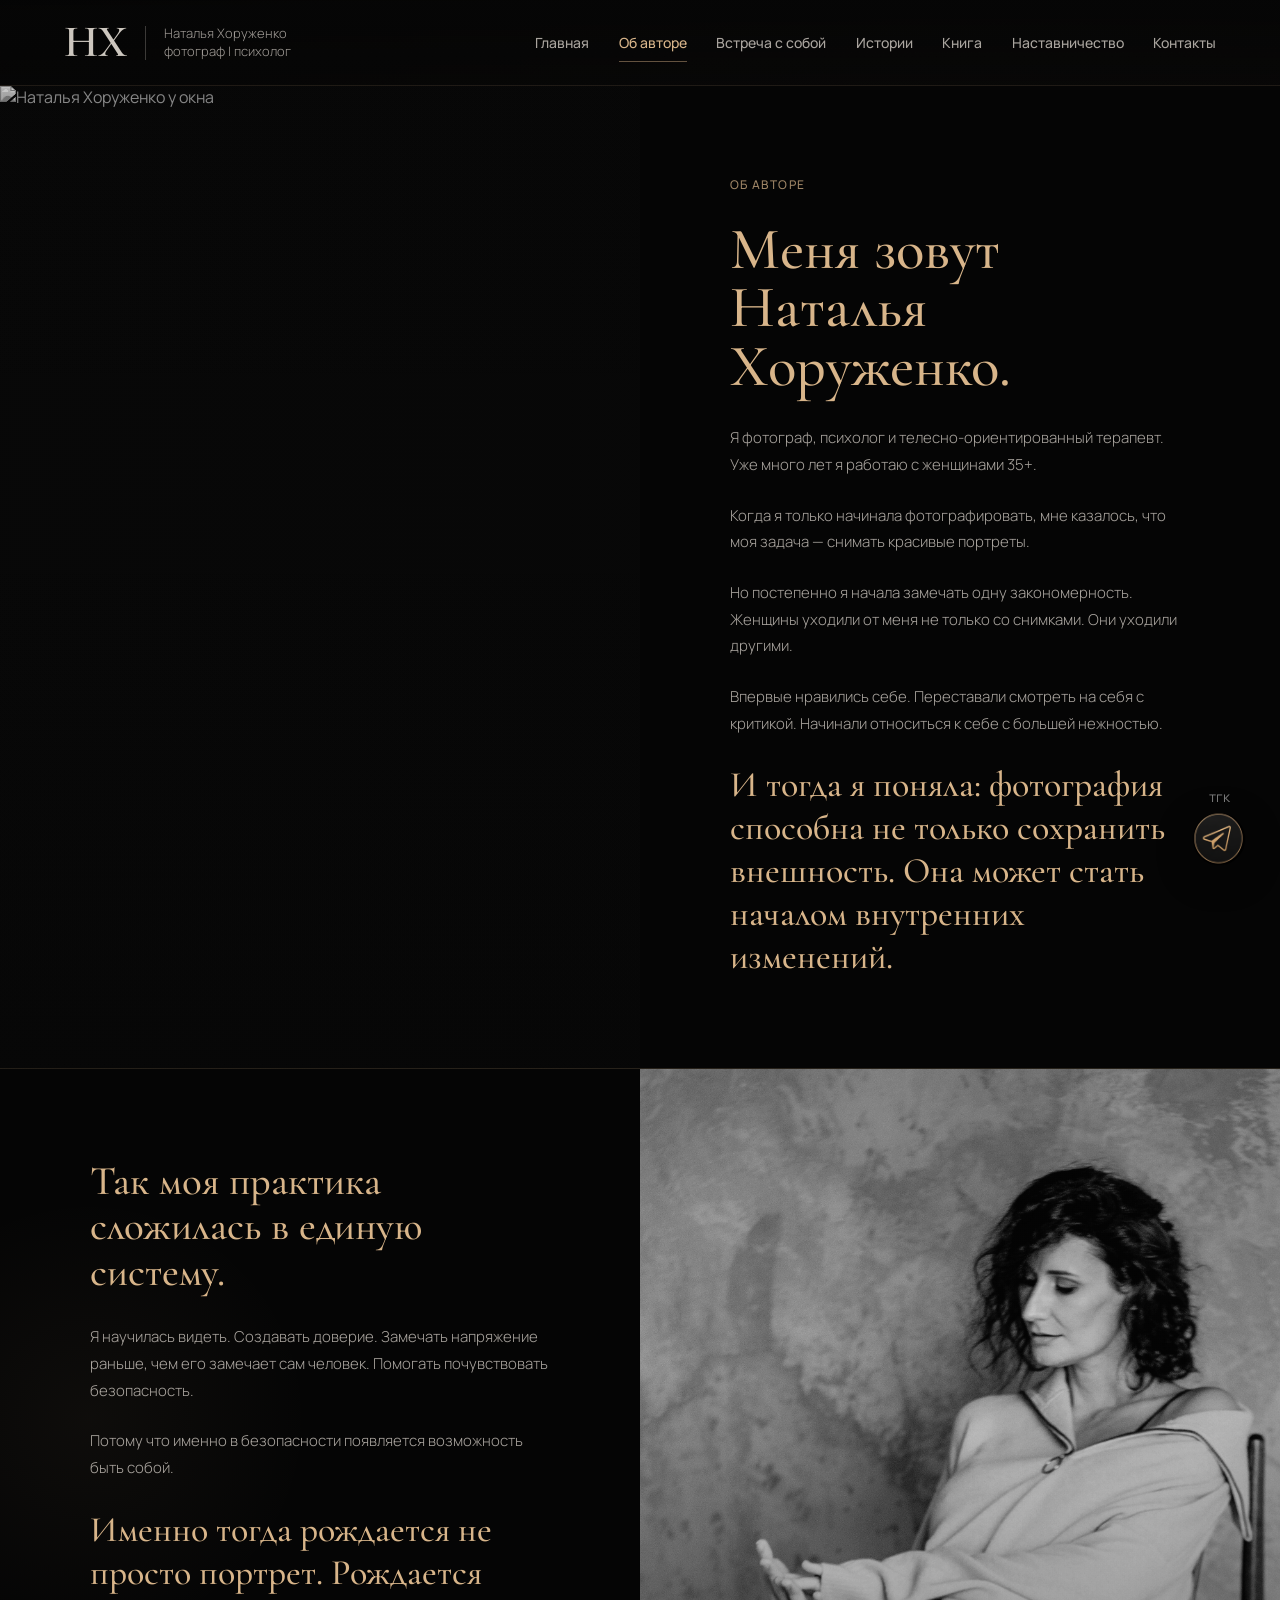
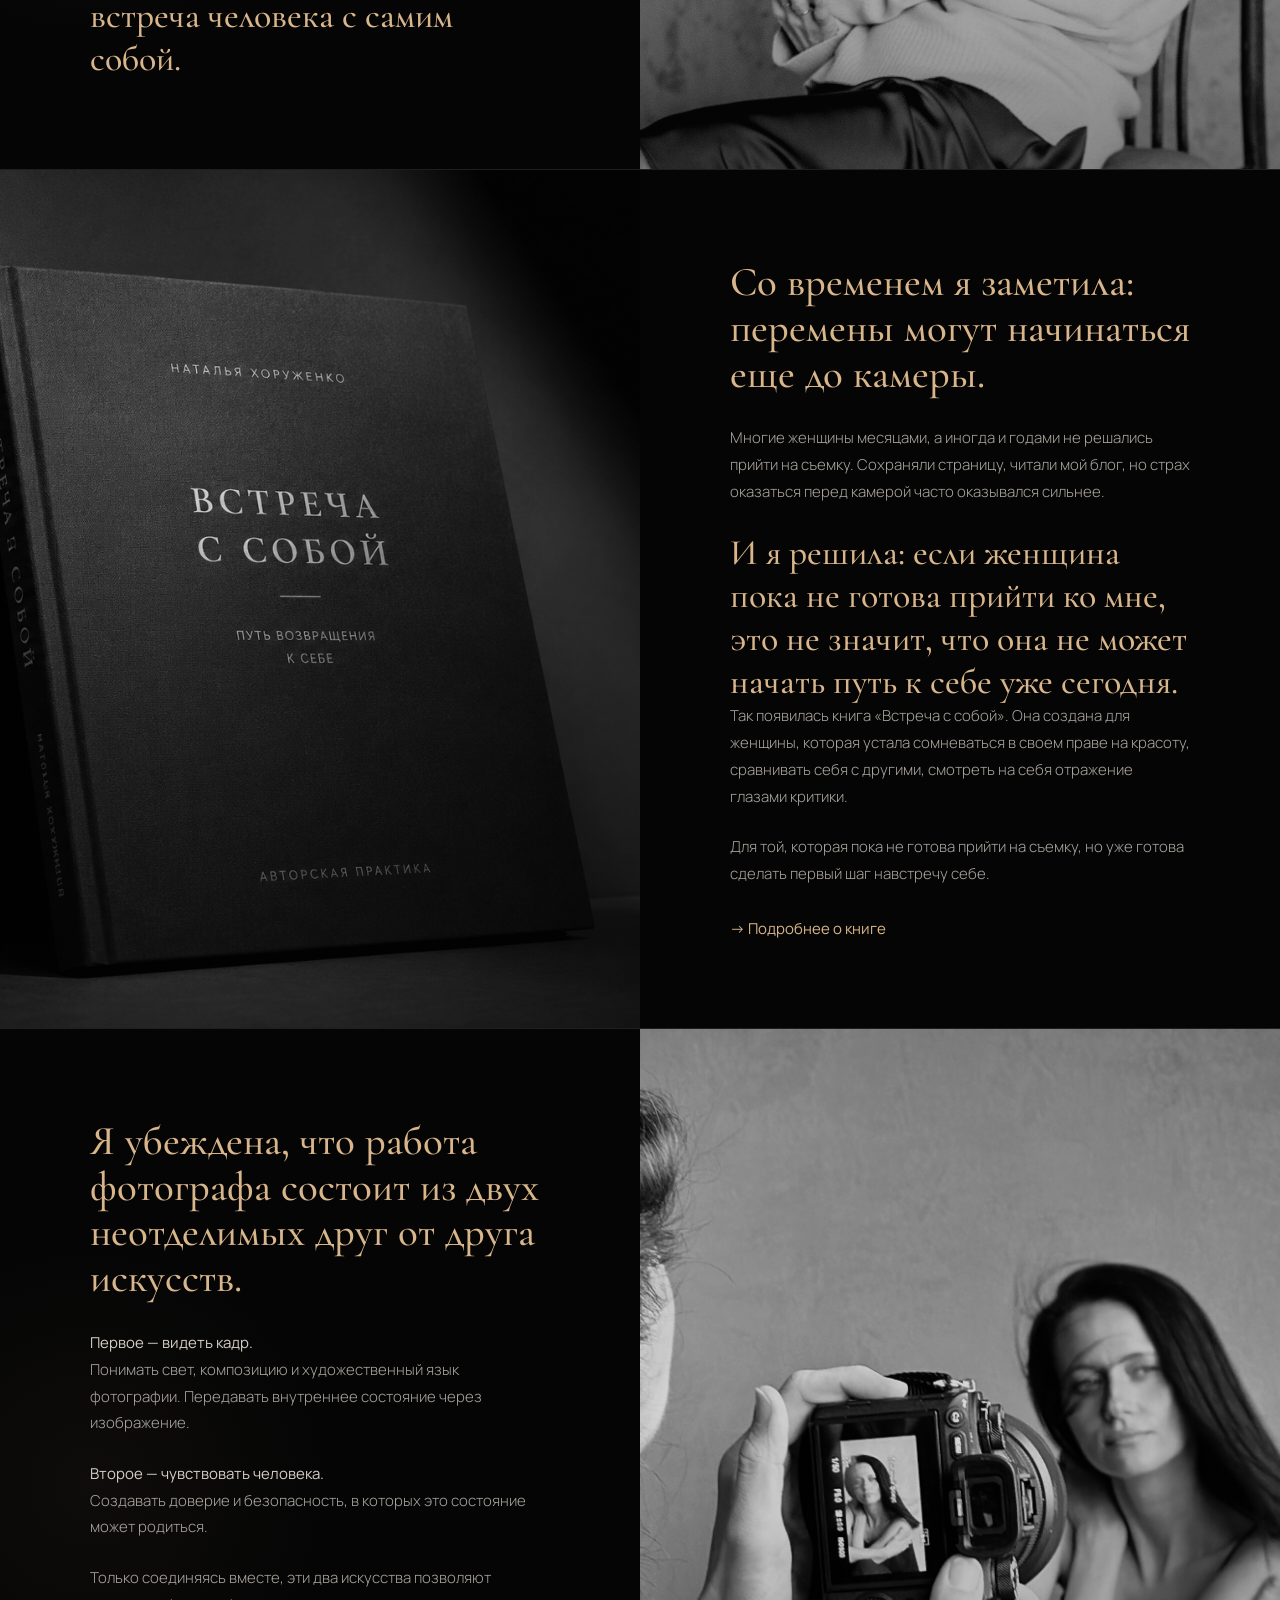
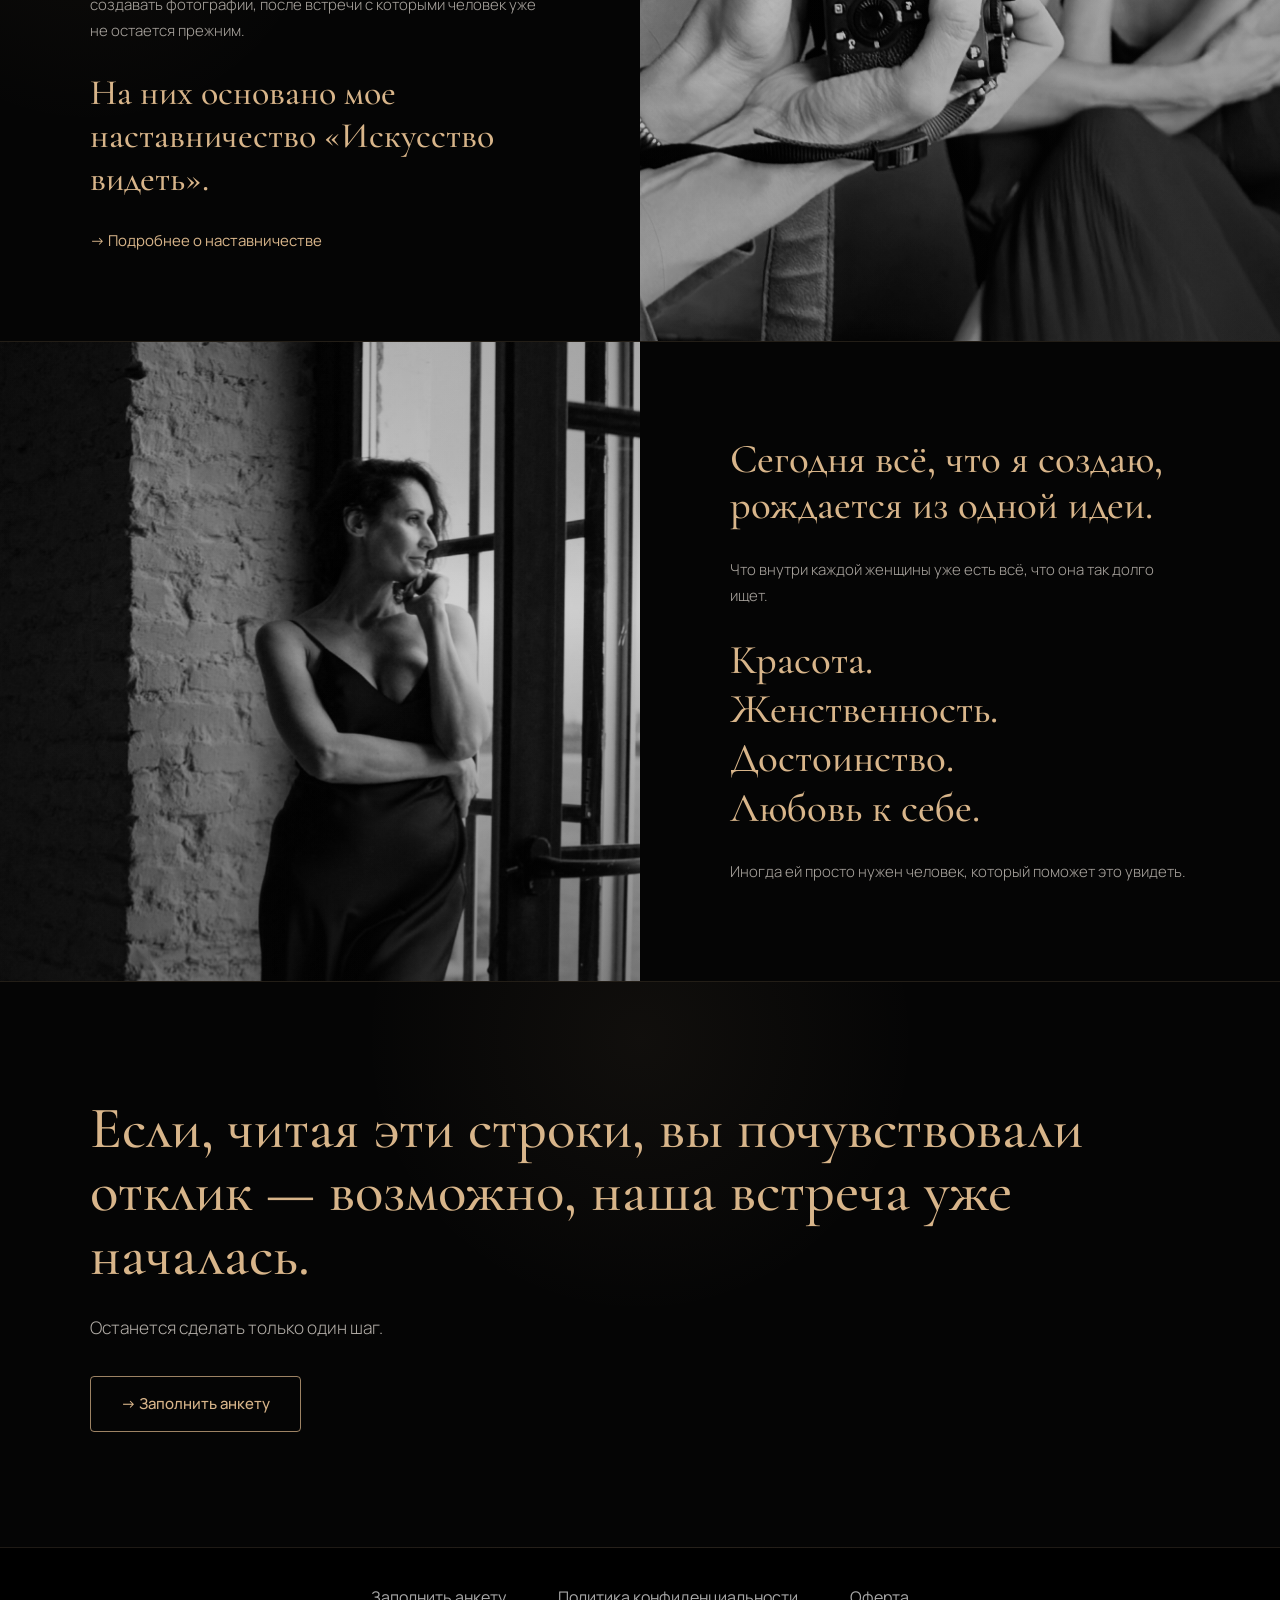
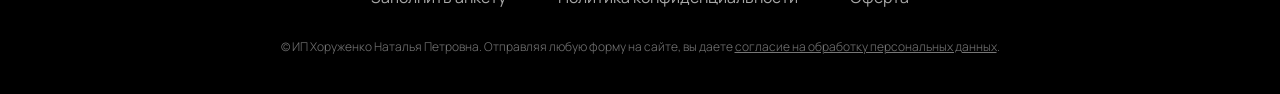
==== commit aea9a488: "Use deploy-safe about images" ====
--- a/about.html
+++ b/about.html
@@ -818,7 +818,7 @@
         <div class="author-grid">
           <section class="about-row" aria-labelledby="section-1-title">
             <div class="about-media about-media--one">
-              <img src="об авторе/1.JPG" alt="Наталья Хоруженко у окна" />
+              <img src="img/about-01.jpg" alt="Наталья Хоруженко у окна" />
             </div>
             <div class="about-copy">
               <p class="eyebrow">Об авторе</p>
@@ -839,7 +839,7 @@
               <p class="gold-text">Именно тогда рождается не просто портрет. Рождается встреча человека с самим собой.</p>
             </div>
             <div class="about-media about-media--two">
-              <img src="об авторе/2.JPG" alt="Наталья в черно-белом портрете на полу у окна" />
+              <img src="img/about-02.jpg" alt="Наталья в черно-белом портрете на полу у окна" />
             </div>
           </section>
 
@@ -867,13 +867,13 @@
               <a class="link-arrow" href="nastavnichestvo.html">→ Подробнее о наставничестве</a>
             </div>
             <div class="about-media about-media--four">
-              <img src="об авторе/4.JPG" alt="Наталья разговаривает во время съемки" />
+              <img src="img/about-04.jpg" alt="Наталья разговаривает во время съемки" />
             </div>
           </section>
 
           <section class="about-row is-compact" aria-labelledby="section-5-title">
             <div class="about-media about-media--five">
-              <img src="об авторе/5.JPG" alt="Наталья в кресле в мягком свете" />
+              <img src="img/about-05.jpg" alt="Наталья в кресле в мягком свете" />
             </div>
             <div class="about-copy">
               <h2 class="lead" id="section-5-title">Сегодня всё, что я создаю, рождается из одной идеи.</h2>
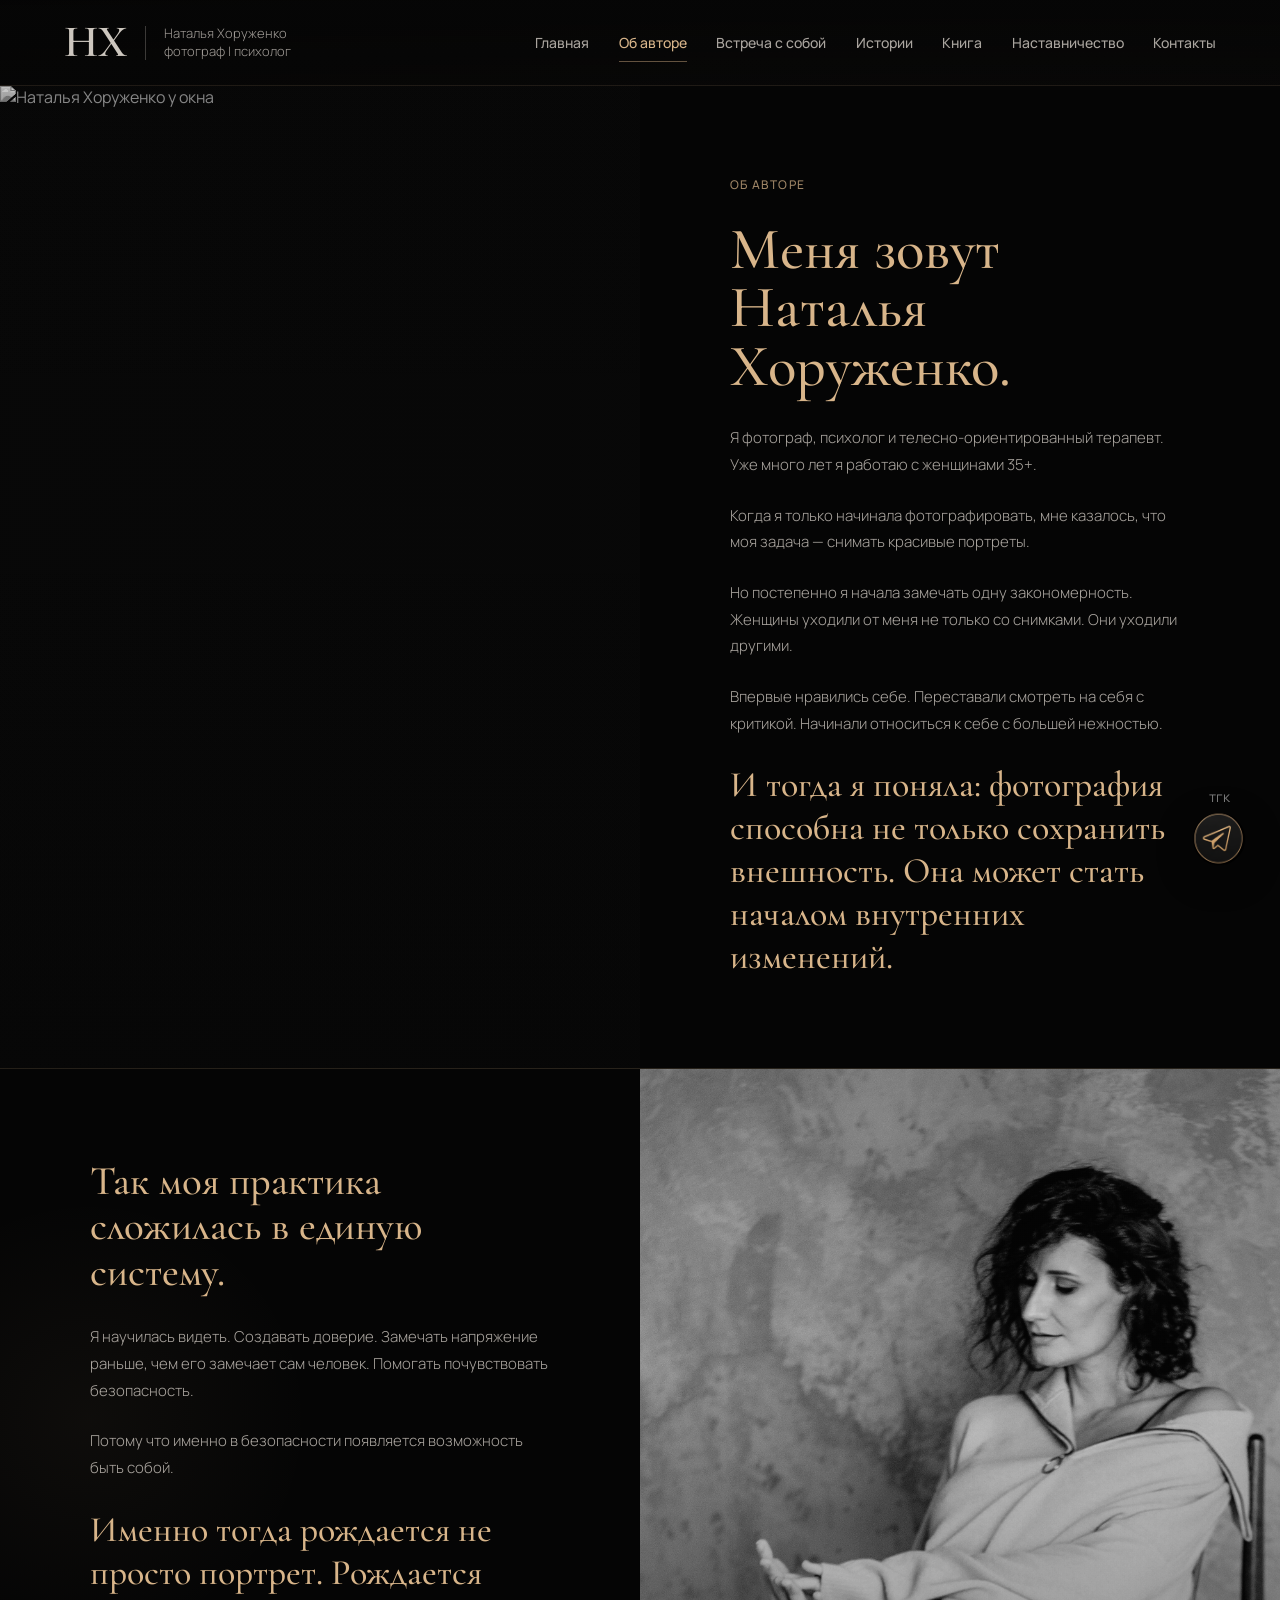
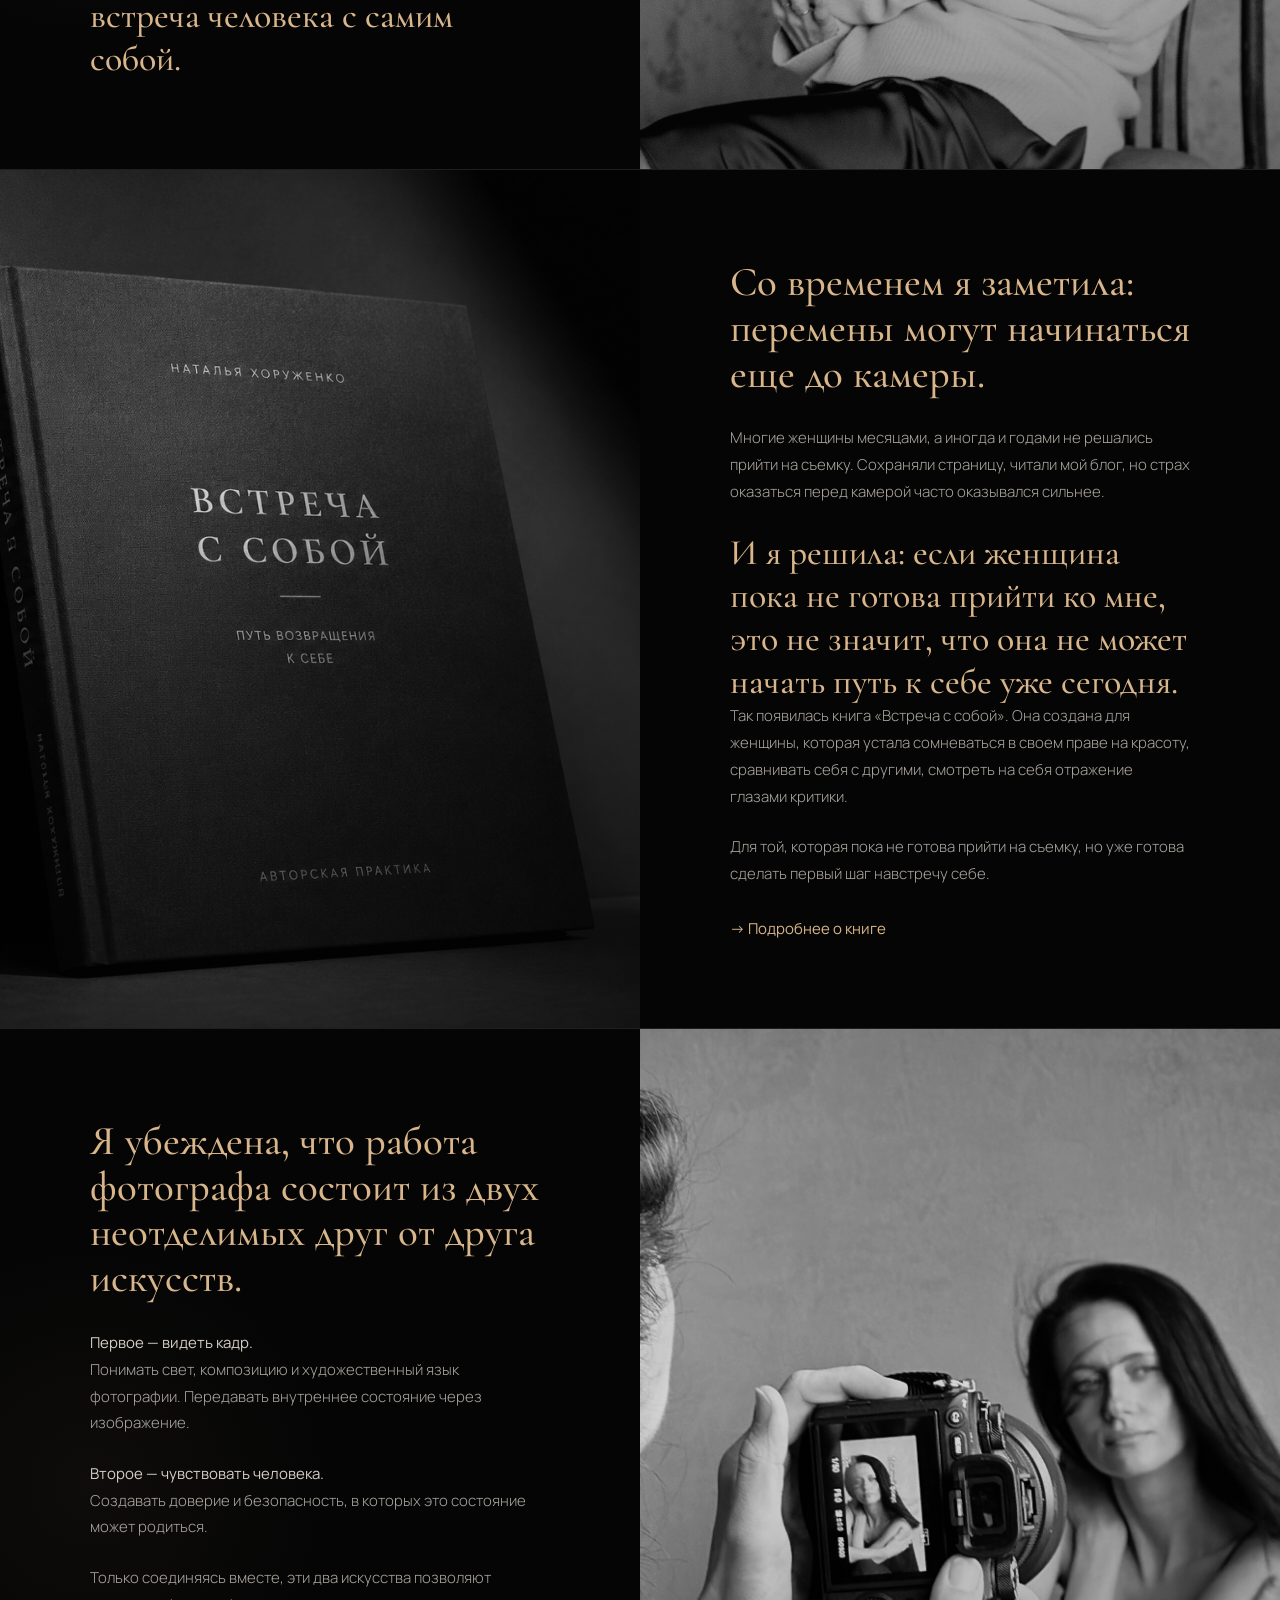
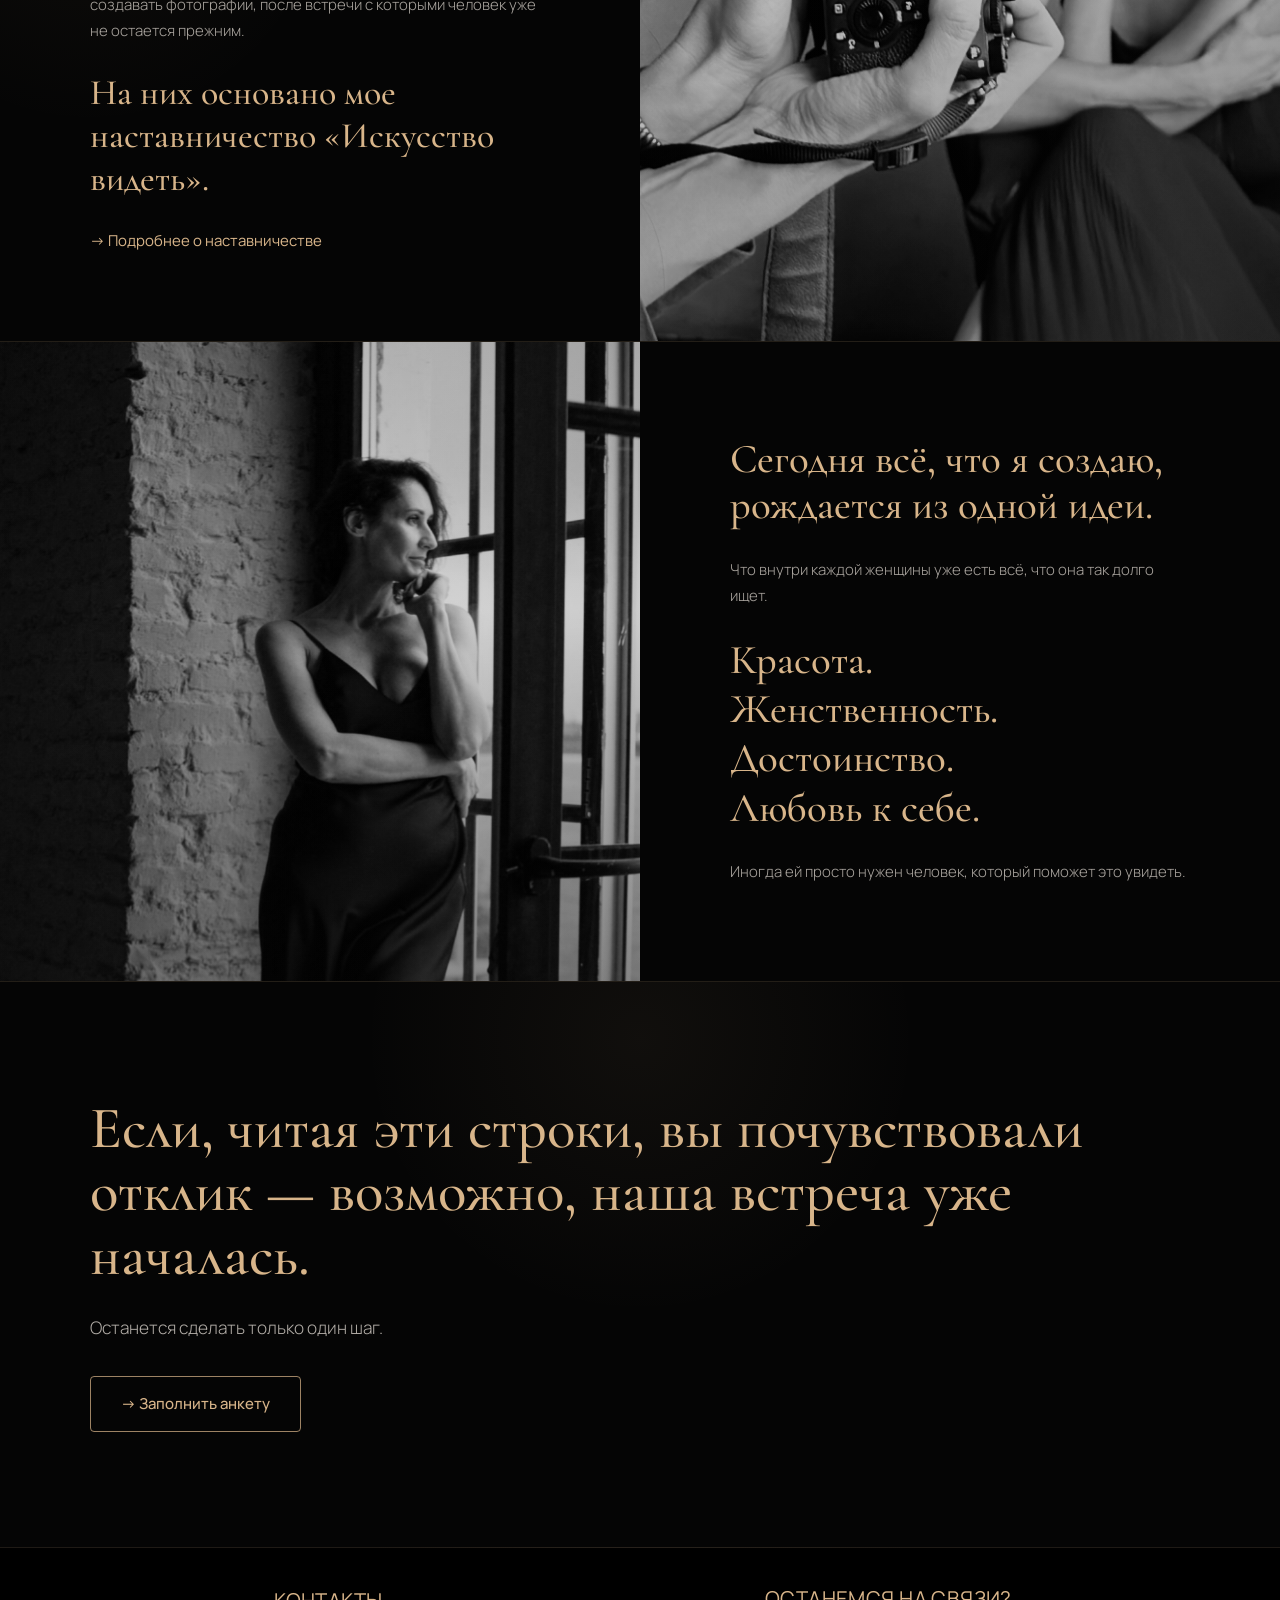
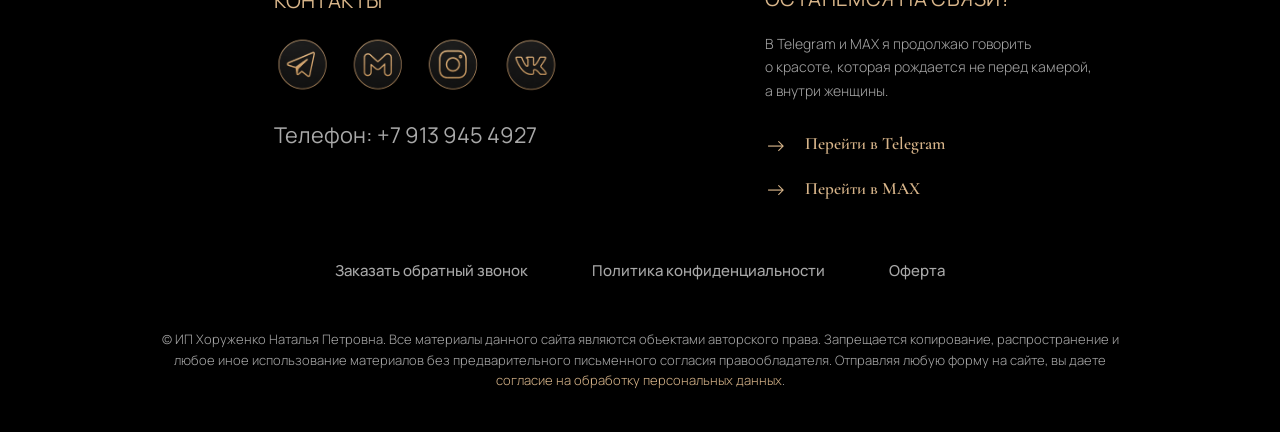
==== commit 3c85d435: "Deploy meeting redesign and shared footer" ====
--- a/about.html
+++ b/about.html
@@ -790,6 +790,8 @@
         }
       }
     </style>
+    <link rel="stylesheet" href="main-footer.css" />
+    <script src="main-footer.js" defer></script>
   </head>
   <body>
     <div class="page">
--- a/main-footer.css
+++ b/main-footer.css
@@ -0,0 +1,226 @@
+.site-footer {
+  padding: 38px clamp(32px, 12vw, 220px) 42px !important;
+  background: #000000 !important;
+  color: #a8a8a8 !important;
+  font-family: "Manrope", Arial, sans-serif;
+  text-align: center !important;
+}
+
+.site-footer .footer-top {
+  display: grid;
+  grid-template-columns: max-content minmax(320px, 420px);
+  gap: clamp(12px, 2vw, 34px);
+  align-items: start;
+  justify-content: center;
+  max-width: 1180px;
+  margin: 0 auto;
+  text-align: left;
+}
+
+.site-footer .footer-contact-block,
+.site-footer .footer-invite {
+  justify-self: start;
+}
+
+.site-footer .footer-title {
+  margin: 0 0 22px;
+  color: var(--gold, #d8b58a);
+  font-size: clamp(18px, 1.6vw, 24px);
+  font-weight: 400;
+  letter-spacing: 0.02em;
+  text-transform: uppercase;
+}
+
+.site-footer .footer-socials {
+  display: flex;
+  align-items: center;
+  justify-content: flex-start;
+  gap: 18px;
+}
+
+.site-footer .social-link {
+  display: inline-flex;
+  align-items: center;
+  justify-content: center;
+  width: 58px;
+  height: 58px;
+  color: inherit;
+  background: transparent;
+  text-decoration: none;
+  transition: opacity 180ms ease, transform 180ms ease;
+}
+
+.site-footer .social-link:hover,
+.site-footer .social-link:focus-visible {
+  opacity: 0.82;
+  transform: translateY(-2px);
+}
+
+.site-footer .social-link img {
+  display: block;
+  width: 100%;
+  height: 100%;
+  border-radius: 0;
+  object-fit: contain;
+}
+
+.site-footer .footer-phone {
+  margin-top: 26px;
+  color: #a8a8a8;
+  font-size: clamp(18px, 1.7vw, 22px);
+  font-weight: 400;
+  white-space: nowrap;
+  text-align: left;
+}
+
+.site-footer .footer-invite {
+  max-width: 420px;
+  color: #a8a8a8;
+  transform: translateX(clamp(130px, 14vw, 260px));
+}
+
+.site-footer .footer-invite-title {
+  margin: 0 0 22px;
+  color: var(--gold, #d8b58a);
+  font-family: "Manrope", Arial, sans-serif;
+  font-size: clamp(18px, 1.6vw, 24px);
+  font-weight: 400;
+  line-height: 1.2;
+  letter-spacing: 0.02em;
+  text-transform: uppercase;
+  white-space: nowrap;
+}
+
+.site-footer .footer-invite-text {
+  margin: 0;
+  color: #a8a8a8;
+  font-size: 14px;
+  font-weight: 300;
+  line-height: 1.65;
+}
+
+.site-footer .footer-invite-links {
+  display: grid;
+  gap: 18px;
+  margin-top: 30px;
+}
+
+.site-footer .footer-invite-link {
+  display: inline-flex;
+  align-items: center;
+  gap: 18px;
+  width: fit-content;
+  color: var(--gold, #d8b58a);
+  font-family: "Cormorant Garamond", Georgia, serif;
+  font-size: clamp(17px, 1.35vw, 20px);
+  font-weight: 600;
+  line-height: 1.2;
+  text-decoration: none;
+  transition: color 180ms ease, transform 180ms ease;
+}
+
+.site-footer .footer-invite-link::before {
+  content: "→";
+  color: var(--gold, #d8b58a);
+  font-family: "Manrope", Arial, sans-serif;
+  font-size: 22px;
+  font-weight: 300;
+}
+
+.site-footer .footer-invite-link:hover,
+.site-footer .footer-invite-link:focus-visible {
+  color: #e9e2da;
+  transform: translateX(4px);
+}
+
+.site-footer .footer-actions {
+  display: flex !important;
+  justify-content: center !important;
+  align-items: center;
+  gap: clamp(26px, 5vw, 110px) !important;
+  width: 100%;
+  margin-top: 58px !important;
+}
+
+.site-footer .footer-text-button {
+  padding: 0 !important;
+  border: 0 !important;
+  color: #a8a8a8 !important;
+  background: transparent !important;
+  font-family: "Manrope", Arial, sans-serif;
+  font-size: 15px;
+  font-weight: 500;
+  cursor: pointer;
+  text-decoration: none;
+  transition: color 180ms ease;
+}
+
+.site-footer .footer-text-button:hover,
+.site-footer .footer-text-button:focus-visible {
+  color: var(--gold, #d8b58a) !important;
+}
+
+.site-footer .footer-copy {
+  max-width: 1180px !important;
+  margin: 48px auto 0 !important;
+  color: #a8a8a8 !important;
+  font-size: 13px !important;
+  font-weight: 300;
+  line-height: 1.55 !important;
+  text-align: center;
+}
+
+.site-footer .footer-consent-button {
+  padding: 0;
+  border: 0;
+  color: var(--gold, #d8b58a);
+  background: transparent;
+  font: inherit;
+  text-decoration: none;
+}
+
+.site-footer .footer-consent-button:hover,
+.site-footer .footer-consent-button:focus-visible {
+  color: #e9e2da;
+}
+
+@media (max-width: 620px) {
+  .site-footer {
+    padding: 34px 18px 36px !important;
+  }
+
+  .site-footer .footer-top {
+    grid-template-columns: 1fr;
+    gap: 42px;
+    text-align: center;
+  }
+
+  .site-footer .footer-contact-block,
+  .site-footer .footer-invite {
+    justify-self: center;
+  }
+
+  .site-footer .footer-invite {
+    transform: none;
+  }
+
+  .site-footer .footer-socials {
+    justify-content: center;
+  }
+
+  .site-footer .footer-phone {
+    text-align: center;
+  }
+
+  .site-footer .footer-invite-links {
+    justify-items: center;
+  }
+
+  .site-footer .footer-actions {
+    flex-direction: column;
+    align-items: center;
+    gap: 24px !important;
+    margin-top: 52px !important;
+    text-align: center;
+  }
+}
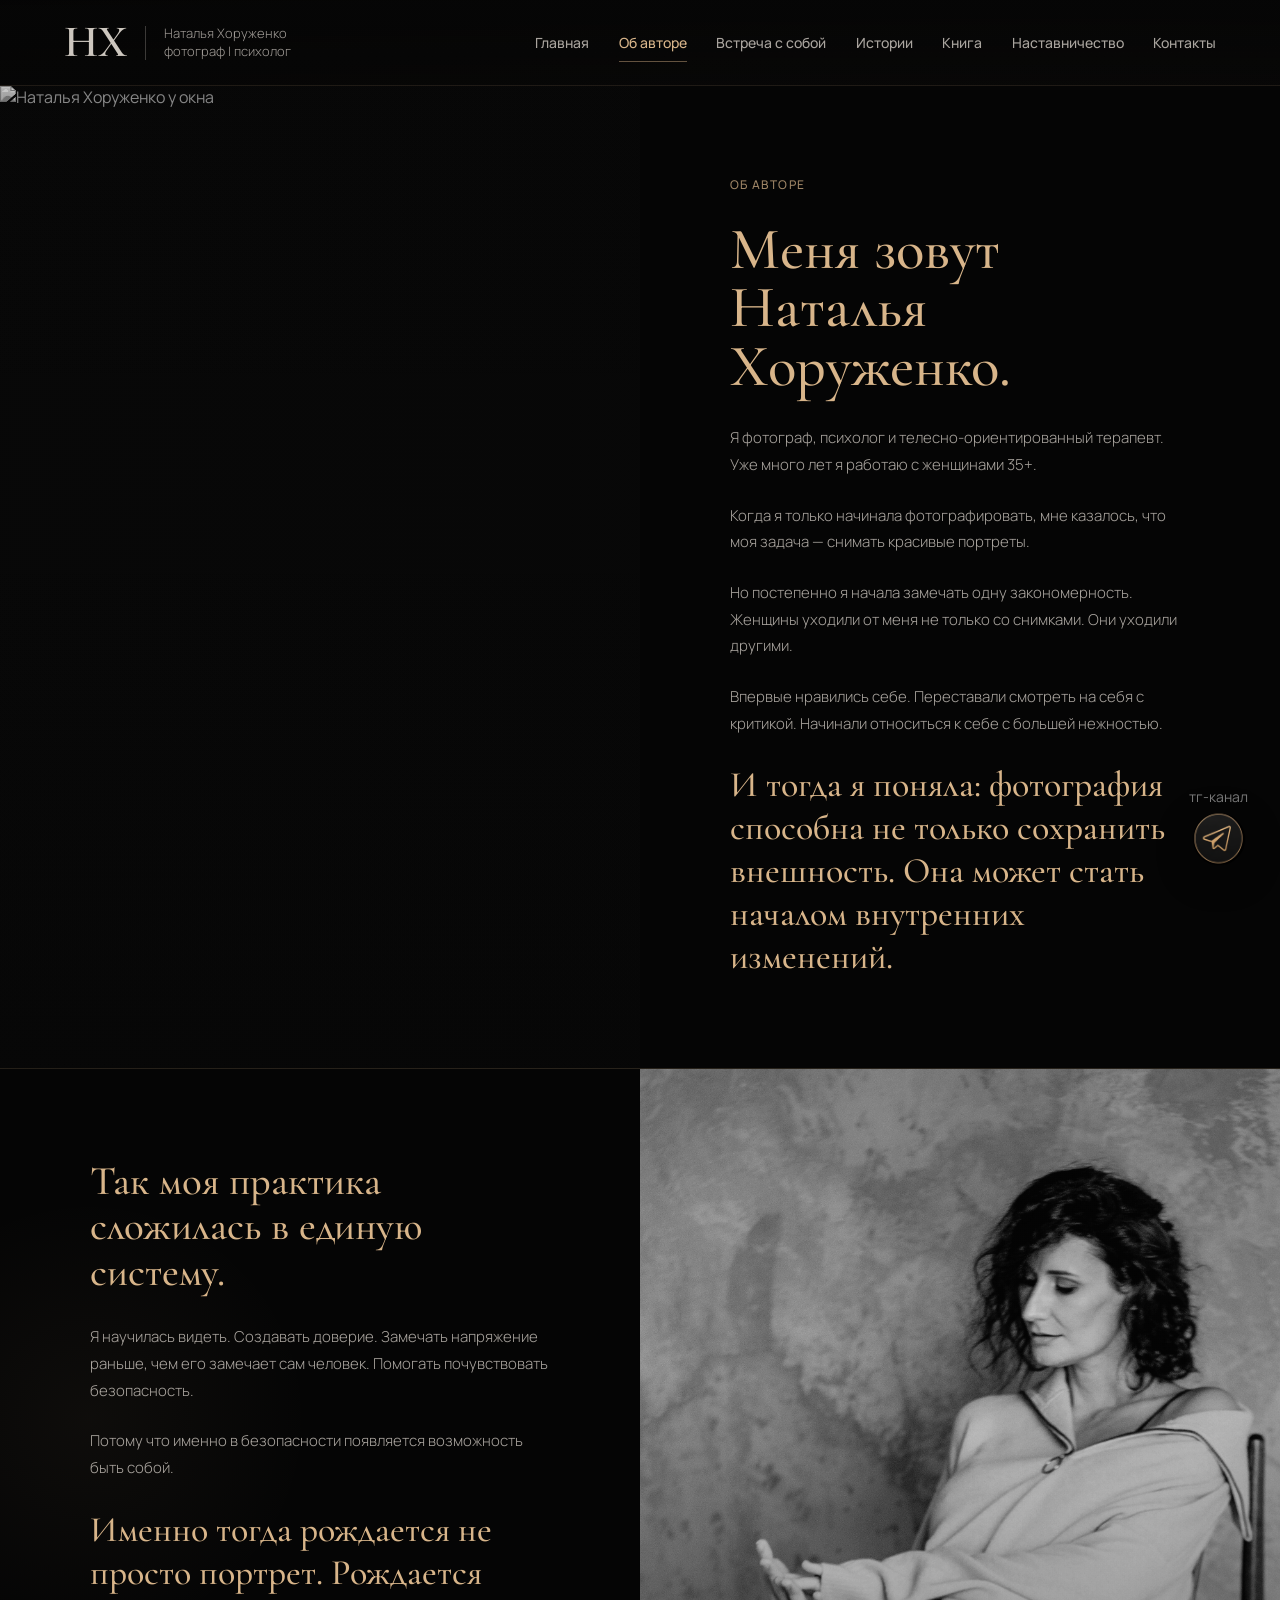
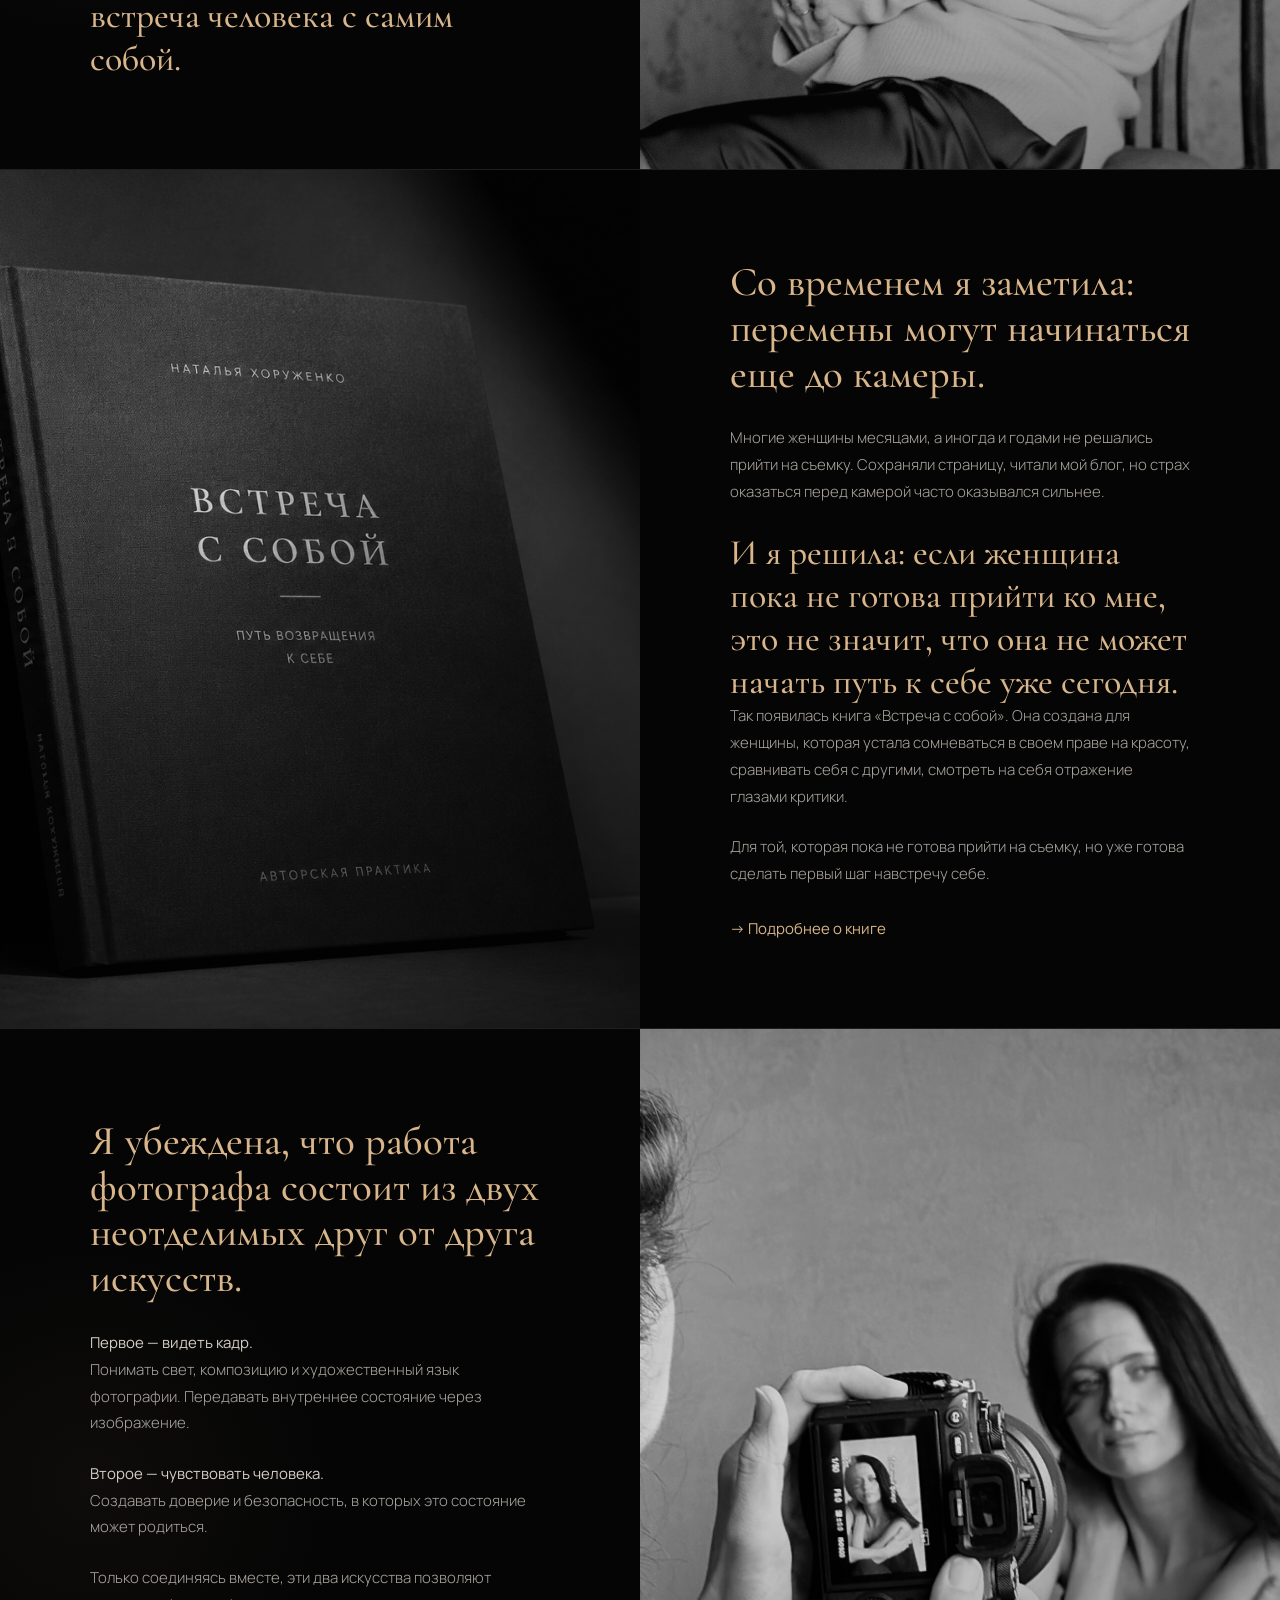
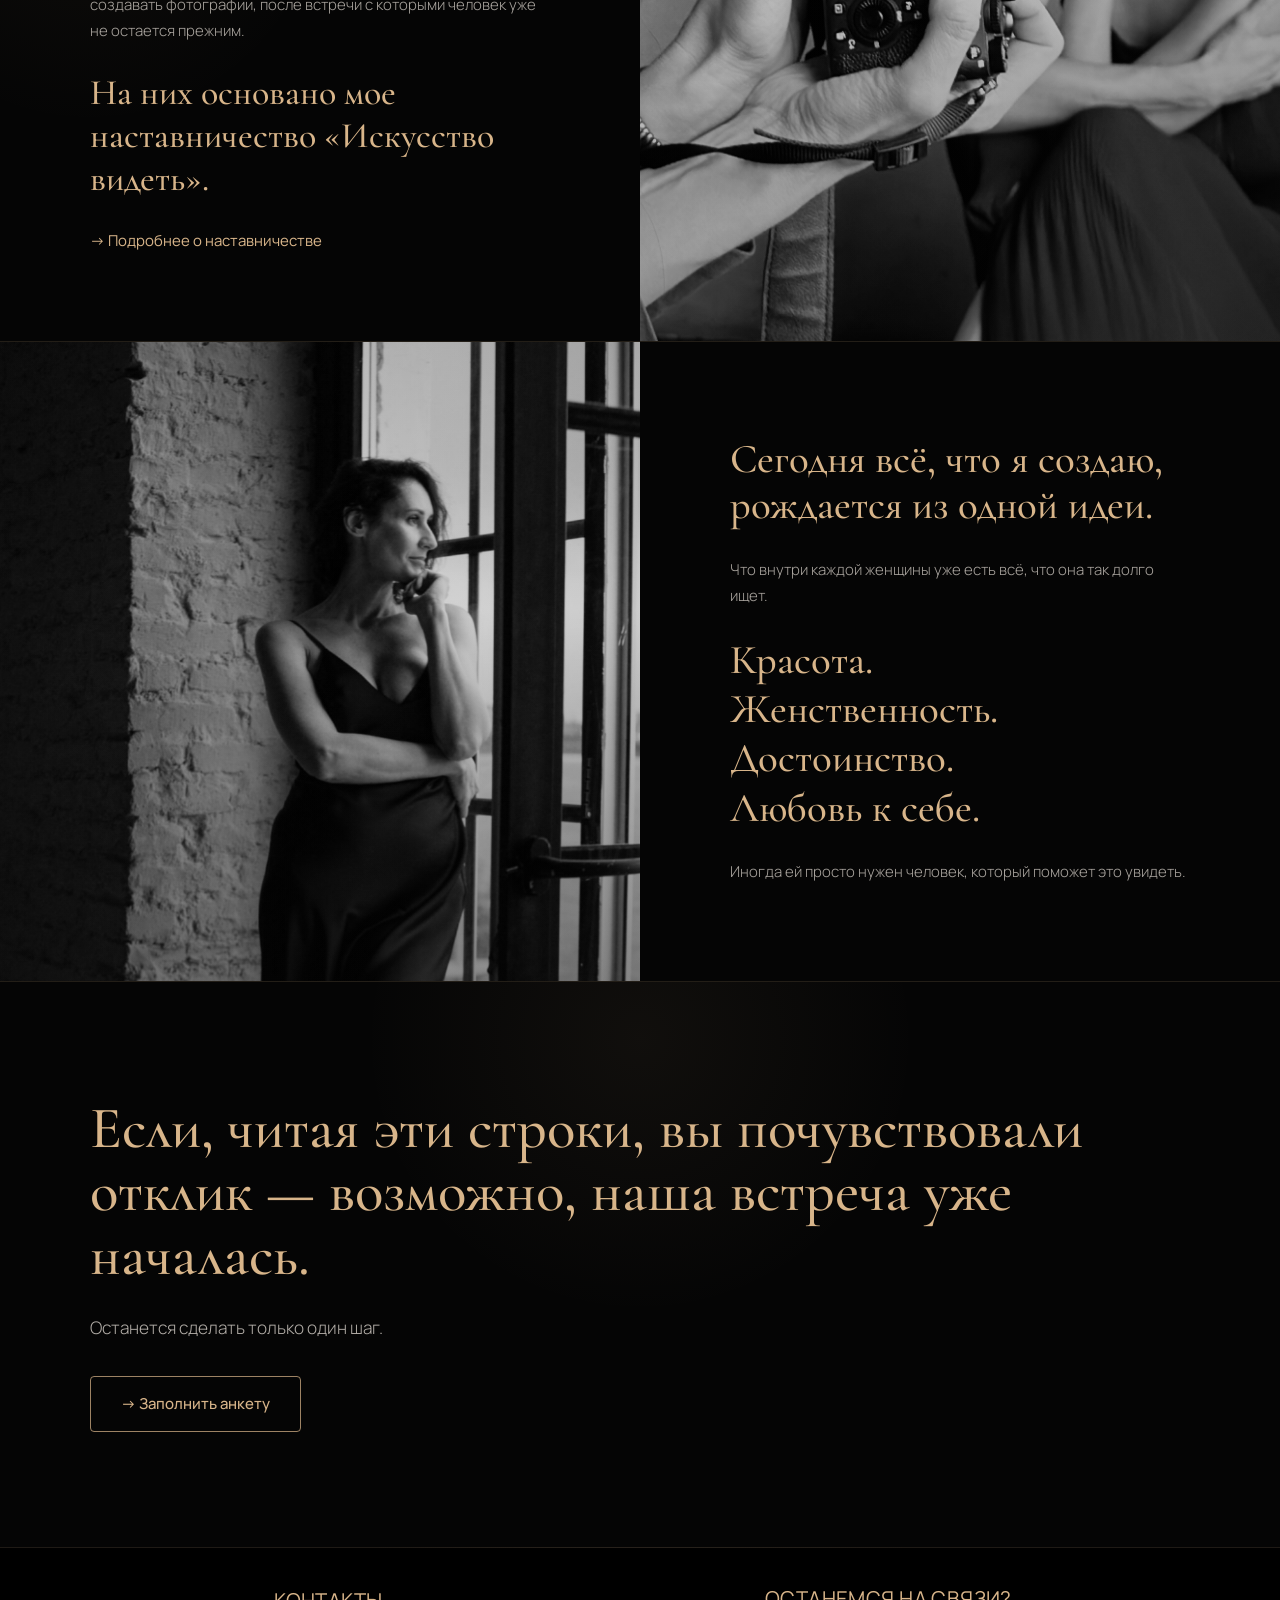
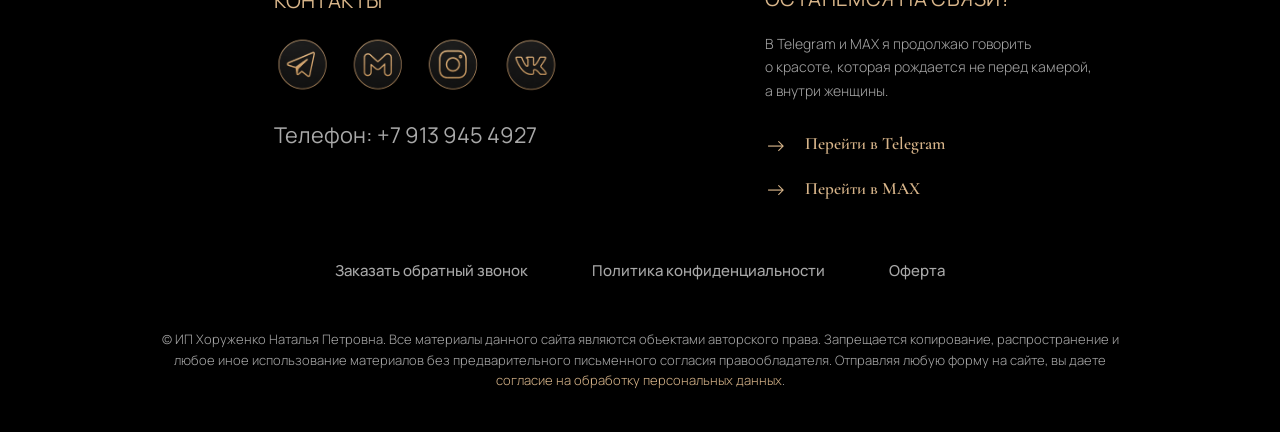
==== commit dc7ebf45: "Deploy movable text blocks and editor controls" ====
--- a/about.html
+++ b/about.html
@@ -792,6 +792,7 @@
     </style>
     <link rel="stylesheet" href="main-footer.css" />
     <script src="main-footer.js" defer></script>
+    <link rel="stylesheet" href="admin-panel.css?v=20260720-admin2" />
   </head>
   <body>
     <div class="page">
@@ -890,14 +891,14 @@
           <div class="final-inner">
             <h2 class="final-title">Если, читая эти строки, вы почувствовали отклик — возможно, наша встреча уже началась.</h2>
             <p class="final-text">Останется сделать только один шаг.</p>
-            <button class="cta-button" type="button" data-open-questionnaire>→ Заполнить анкету</button>
+            <button class="cta-button" type="button" data-main-callback>→ Заполнить анкету</button>
           </div>
         </section>
       </main>
 
       <footer class="site-footer">
         <div class="footer-actions">
-          <button type="button" data-open-questionnaire>Заполнить анкету</button>
+          <button type="button" data-main-callback>Заполнить анкету</button>
           <a href="privacy.html" target="_blank" rel="noopener">Политика конфиденциальности</a>
           <a href="offer.html" target="_blank" rel="noopener">Оферта</a>
         </div>
@@ -1118,9 +1119,10 @@
         }
       }
     </style>
-    <a class="floating-telegram" href="https://t.me/Khoruzhenko_Nataly" aria-label="Telegram">
-      <span class="floating-telegram-label">тгк</span>
+    <a class="floating-telegram" href="https://t.me/khoruzhenko_natalya" aria-label="Telegram-канал">
+      <span class="floating-telegram-label">тг-канал</span>
       <img src="img/social-telegram.png" alt="" />
     </a>
+    <script src="admin-panel.js?v=20260720-admin2"></script>
   </body>
 </html>
--- a/main-footer.css
+++ b/main-footer.css
@@ -184,6 +184,159 @@
   color: #e9e2da;
 }
 
+body.main-callback-open {
+  overflow: hidden;
+}
+
+.main-callback-overlay {
+  position: fixed;
+  z-index: 9000;
+  inset: 0;
+  display: flex;
+  align-items: center;
+  justify-content: center;
+  padding: 24px;
+  background: rgba(0, 0, 0, 0.82);
+  backdrop-filter: blur(8px);
+}
+
+.main-callback-overlay[hidden] {
+  display: none;
+}
+
+.main-callback-modal {
+  position: relative;
+  width: min(560px, 100%);
+  max-height: min(92svh, 860px);
+  padding: 44px 46px 40px;
+  overflow-y: auto;
+  border: 1px solid rgba(216, 181, 138, 0.34);
+  border-radius: 8px;
+  background: linear-gradient(180deg, rgba(31, 31, 31, 0.98) 0%, rgba(17, 17, 17, 0.98) 100%);
+  box-shadow: 0 24px 90px rgba(0, 0, 0, 0.58);
+  color: var(--milk, #e9e2da);
+  font-family: "Manrope", Arial, sans-serif;
+}
+
+.main-callback-close {
+  position: absolute;
+  top: 14px;
+  right: 16px;
+  width: 38px;
+  height: 38px;
+  border: 0;
+  background: transparent;
+  color: rgba(233, 226, 218, 0.72);
+  font-size: 34px;
+  line-height: 1;
+  cursor: pointer;
+  transition: color 180ms ease;
+}
+
+.main-callback-close:hover,
+.main-callback-close:focus-visible {
+  color: var(--gold, #d8b58a);
+}
+
+.main-callback-title {
+  margin: 0 0 28px;
+  color: var(--gold, #d8b58a);
+  font-family: "Cormorant Garamond", Georgia, serif;
+  font-size: clamp(30px, 4.2vw, 38px);
+  font-weight: 600;
+  line-height: 1.15;
+  text-align: center;
+}
+
+.main-callback-form,
+.main-callback-field {
+  display: grid;
+  gap: 7px;
+}
+
+.main-callback-form {
+  gap: 16px;
+}
+
+.main-callback-input,
+.main-callback-select {
+  width: 100%;
+  min-width: 0;
+  min-height: 60px;
+  padding: 0 20px;
+  border: 1px solid rgba(216, 181, 138, 0.34);
+  border-radius: 4px;
+  outline: none;
+  background: rgba(0, 0, 0, 0.28);
+  color: var(--milk, #e9e2da);
+  font: 400 16px/1 "Manrope", Arial, sans-serif;
+  transition: border-color 180ms ease, box-shadow 180ms ease, background 180ms ease;
+}
+
+.main-callback-input::placeholder {
+  color: rgba(233, 226, 218, 0.48);
+}
+
+.main-callback-input:focus,
+.main-callback-select:focus {
+  border-color: var(--gold, #d8b58a);
+  background: rgba(0, 0, 0, 0.42);
+  box-shadow: 0 0 0 3px rgba(216, 181, 138, 0.14);
+}
+
+.main-callback-select option {
+  background: #111111;
+  color: var(--milk, #e9e2da);
+}
+
+.main-callback-phone-row {
+  display: grid;
+  grid-template-columns: minmax(150px, 0.42fr) minmax(170px, 1fr);
+  gap: 10px;
+}
+
+.main-callback-label {
+  color: rgba(233, 226, 218, 0.78);
+  font-size: 16px;
+  font-weight: 400;
+}
+
+.main-callback-error {
+  min-height: 16px;
+  color: #ff9a9a;
+  font-size: 12px;
+  line-height: 1.35;
+}
+
+.main-callback-submit {
+  min-height: 60px;
+  border: 1px solid var(--gold, #d8b58a);
+  border-radius: 4px;
+  background: var(--gold, #d8b58a);
+  color: #111111;
+  font: 700 16px/1 "Manrope", Arial, sans-serif;
+  cursor: pointer;
+  transition: background 180ms ease, color 180ms ease, transform 180ms ease;
+}
+
+.main-callback-submit:hover,
+.main-callback-submit:focus-visible {
+  background: transparent;
+  color: var(--gold, #d8b58a);
+}
+
+.main-callback-submit:active {
+  transform: translateY(1px);
+}
+
+.main-callback-note {
+  margin: 2px 0 0;
+  color: rgba(233, 226, 218, 0.58);
+  font-size: 12px;
+  line-height: 1.45;
+  text-align: center;
+}
+
 @media (max-width: 620px) {
   .site-footer {
     padding: 34px 18px 36px !important;
@@ -223,4 +376,16 @@
     margin-top: 52px !important;
     text-align: center;
   }
-}
+
+  .main-callback-overlay {
+    padding: 16px;
+  }
+
+  .main-callback-modal {
+    padding: 38px 24px 30px;
+  }
+
+  .main-callback-phone-row {
+    grid-template-columns: 1fr;
+  }
+}
--- a/admin-panel.css
+++ b/admin-panel.css
@@ -0,0 +1,242 @@
+#admin-panel,
+#admin-panel * {
+  box-sizing: border-box;
+}
+
+#admin-panel {
+  position: fixed;
+  z-index: 9999;
+  top: 0;
+  right: 0;
+  left: 0;
+  display: flex;
+  align-items: center;
+  gap: 12px;
+  min-height: 58px;
+  padding: 9px 16px;
+  border-bottom: 1px solid #cfd8e3;
+  background: rgba(255, 255, 255, 0.98);
+  box-shadow: 0 4px 18px rgba(20, 35, 55, 0.16);
+  color: #142033;
+  font: 600 14px/1.3 Arial, sans-serif;
+  backdrop-filter: blur(10px);
+  overflow-x: auto;
+}
+
+#admin-panel .admin-panel-title {
+  flex: 0 0 auto;
+  padding-right: 12px;
+  border-right: 1px solid #cfd8e3;
+  color: #0b57d0;
+  letter-spacing: 0.04em;
+}
+
+#admin-panel .admin-panel-field {
+  display: inline-flex;
+  align-items: center;
+  gap: 5px;
+  white-space: nowrap;
+}
+
+#admin-panel button,
+#admin-panel select,
+#admin-panel input {
+  min-height: 34px;
+  margin: 0;
+  border: 1px solid #aeb9c7;
+  border-radius: 7px;
+  background: #fff;
+  color: #142033;
+  font: 600 14px/1 Arial, sans-serif;
+}
+
+#admin-panel button {
+  min-width: 34px;
+  padding: 7px 10px;
+  cursor: pointer;
+}
+
+#admin-panel select {
+  max-width: 170px;
+  padding: 6px 28px 6px 9px;
+}
+
+#admin-panel input[type="color"] {
+  width: 38px;
+  padding: 3px;
+  cursor: pointer;
+}
+
+#admin-panel input[type="number"] {
+  width: 62px;
+  padding: 6px 7px;
+  text-align: center;
+}
+
+#admin-panel button:hover:not(:disabled),
+#admin-panel button:focus-visible,
+#admin-panel select:focus-visible,
+#admin-panel input:focus-visible {
+  border-color: #0b57d0;
+  outline: 2px solid rgba(11, 87, 208, 0.22);
+  outline-offset: 1px;
+}
+
+#admin-panel button:disabled,
+#admin-panel select:disabled,
+#admin-panel input:disabled {
+  cursor: not-allowed;
+  opacity: 0.42;
+}
+
+#admin-panel .admin-panel-save {
+  margin-left: auto;
+  border-color: #0b57d0;
+  background: #0b57d0;
+  color: #fff;
+}
+
+#admin-panel .admin-panel-exit {
+  border-color: #d7a9ad;
+  background: #fff5f5;
+}
+
+#admin-panel .admin-panel-status {
+  position: absolute;
+  top: 100%;
+  right: 12px;
+  max-width: min(360px, calc(100vw - 24px));
+  margin-top: 6px;
+  padding: 7px 11px;
+  border-radius: 6px;
+  background: #142033;
+  color: #fff;
+  font-size: 12px;
+  opacity: 0;
+  pointer-events: none;
+  transition: opacity 0.18s ease;
+}
+
+#admin-panel .admin-panel-status:not(:empty) {
+  opacity: 1;
+}
+
+.admin-panel-selected {
+  outline: 2px dashed #1677ff !important;
+  outline-offset: 3px !important;
+  cursor: text !important;
+}
+
+img.admin-panel-selected {
+  cursor: nwse-resize !important;
+}
+
+#admin-image-resize-handle {
+  position: fixed;
+  z-index: 9998;
+  width: 18px;
+  height: 18px;
+  min-width: 18px;
+  padding: 0;
+  border: 2px solid #fff;
+  border-radius: 4px;
+  background: #1677ff;
+  box-shadow: 0 1px 6px rgba(20, 35, 55, 0.35);
+  cursor: nwse-resize;
+  touch-action: none;
+}
+
+#admin-image-resize-handle[hidden] {
+  display: none;
+}
+
+#admin-text-move-handle {
+  position: fixed;
+  z-index: 9998;
+  display: grid;
+  place-items: center;
+  width: 26px;
+  height: 26px;
+  min-width: 26px;
+  padding: 0;
+  border: 2px solid #fff;
+  border-radius: 50%;
+  background: #0b57d0;
+  box-shadow: 0 2px 8px rgba(20, 35, 55, 0.4);
+  color: #fff;
+  font: 700 17px/1 Arial, sans-serif;
+  cursor: move;
+  touch-action: none;
+}
+
+#admin-text-move-handle[hidden] {
+  display: none;
+}
+
+.admin-image-resizing,
+.admin-image-resizing * {
+  cursor: nwse-resize !important;
+  user-select: none !important;
+}
+
+.admin-text-moving,
+.admin-text-moving * {
+  cursor: move !important;
+  user-select: none !important;
+}
+
+.admin-added-image {
+  display: block;
+  max-width: none;
+  height: auto;
+}
+
+.admin-added-text-block {
+  display: block;
+  min-width: 4ch;
+  min-height: 1em;
+  white-space: pre-wrap;
+}
+
+@media (max-width: 900px) {
+  #admin-panel {
+    align-content: center;
+    gap: 7px 9px;
+    min-height: 0;
+    padding: 7px 9px;
+    overflow-x: auto;
+  }
+
+  #admin-panel .admin-panel-title {
+    font-size: 12px;
+  }
+
+  #admin-panel .admin-panel-field {
+    font-size: 12px;
+  }
+
+  #admin-panel button,
+  #admin-panel select,
+  #admin-panel input {
+    min-height: 32px;
+  }
+}
+
+@media (max-width: 600px) {
+  #admin-panel {
+    flex-wrap: wrap;
+    max-height: 42vh;
+    overflow-y: auto;
+  }
+
+  #admin-panel .admin-panel-title {
+    width: 100%;
+    padding: 0 0 5px;
+    border-right: 0;
+    border-bottom: 1px solid #cfd8e3;
+  }
+
+  #admin-panel .admin-panel-save {
+    margin-left: 0;
+  }
+}
